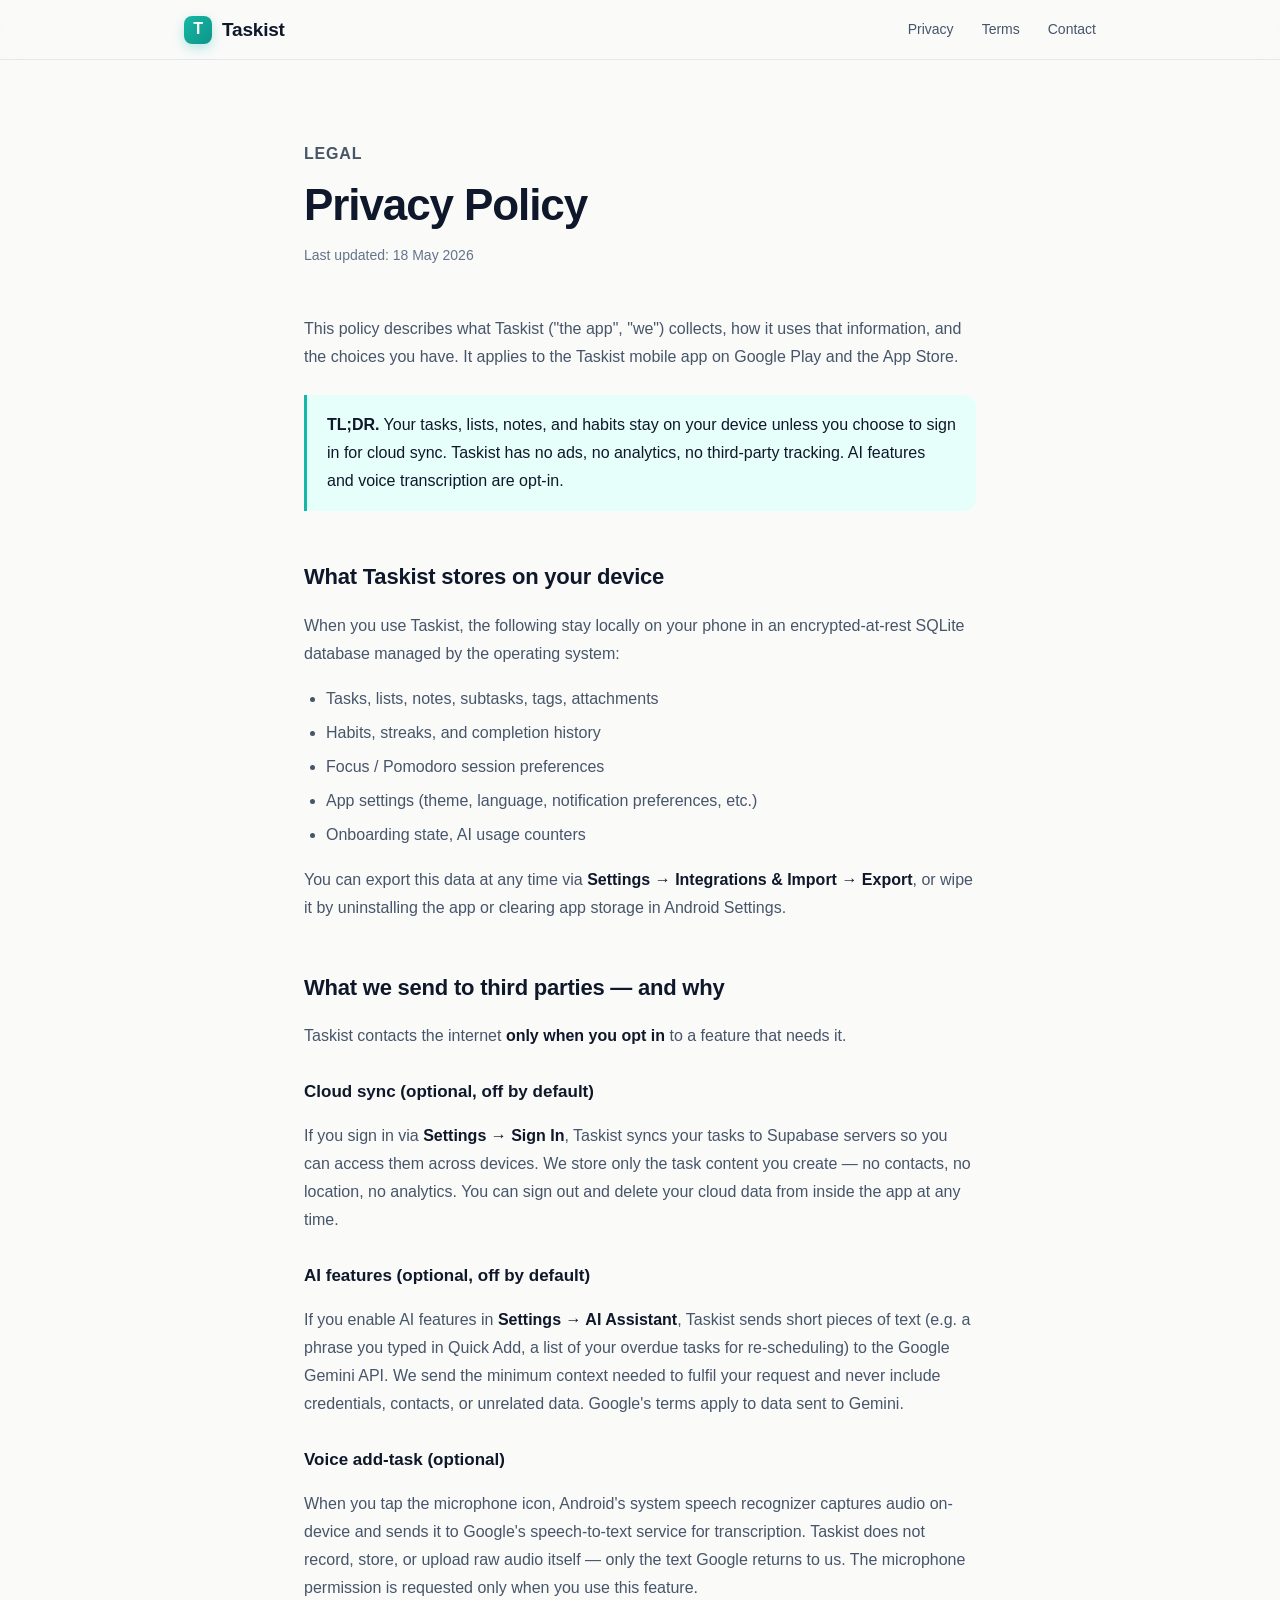
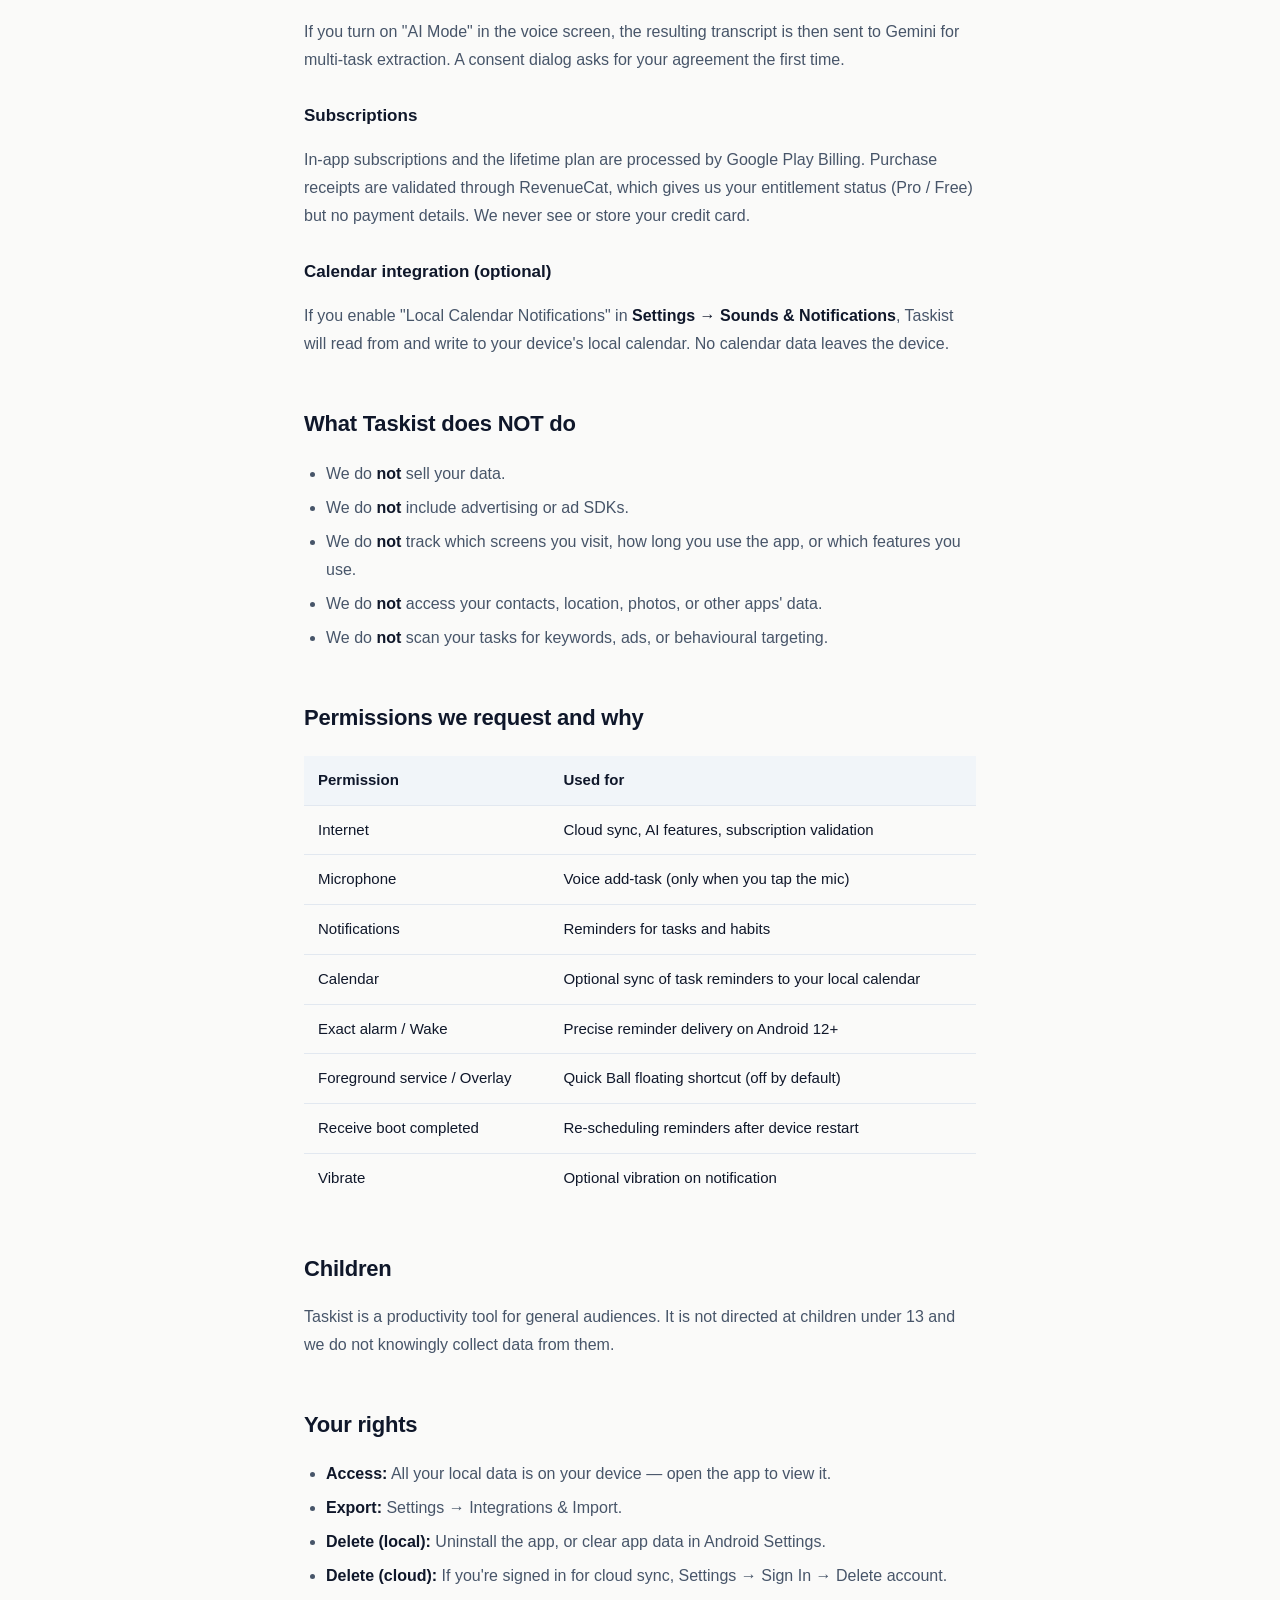
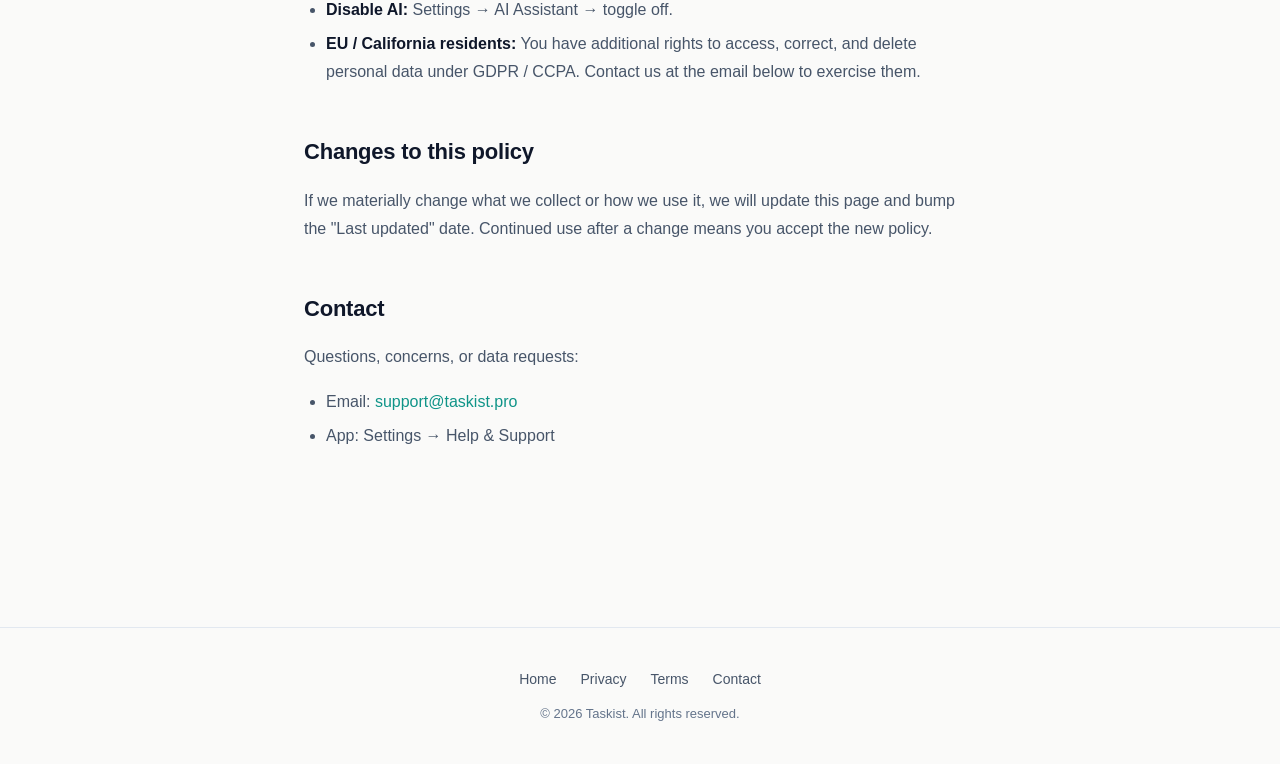
==== privacy.html @ f2c3bfa7 "Initial website" ====
<!doctype html>
<html lang="en">
<head>
<meta charset="utf-8" />
<meta name="viewport" content="width=device-width, initial-scale=1" />
<title>Privacy Policy — Taskist</title>
<meta name="description" content="How Taskist treats your data — short version: it stays on your device unless you opt in to sync." />
<link rel="stylesheet" href="style.css" />
</head>
<body>

<header class="site-header">
  <div class="site-header__inner">
    <a class="logo" href="/">
      <span class="logo__mark">T</span>
      <span>Taskist</span>
    </a>
    <nav class="site-nav">
      <a href="privacy.html">Privacy</a>
      <a href="terms.html">Terms</a>
      <a href="mailto:support@taskist.pro">Contact</a>
    </nav>
  </div>
</header>

<article class="article">
  <p class="article__eyebrow">Legal</p>
  <h1>Privacy Policy</h1>
  <p class="updated">Last updated: 18 May 2026</p>

  <p>This policy describes what Taskist ("the app", "we") collects, how it uses
  that information, and the choices you have. It applies to the Taskist mobile
  app on Google Play and the App Store.</p>

  <div class="callout">
    <p><strong>TL;DR.</strong> Your tasks, lists, notes, and habits stay on your device
    unless you choose to sign in for cloud sync. Taskist has no ads, no analytics,
    no third-party tracking. AI features and voice transcription are opt-in.</p>
  </div>

  <h2>What Taskist stores on your device</h2>
  <p>When you use Taskist, the following stay locally on your phone in an
  encrypted-at-rest SQLite database managed by the operating system:</p>
  <ul>
    <li>Tasks, lists, notes, subtasks, tags, attachments</li>
    <li>Habits, streaks, and completion history</li>
    <li>Focus / Pomodoro session preferences</li>
    <li>App settings (theme, language, notification preferences, etc.)</li>
    <li>Onboarding state, AI usage counters</li>
  </ul>
  <p>You can export this data at any time via <strong>Settings → Integrations &amp;
  Import → Export</strong>, or wipe it by uninstalling the app or clearing app
  storage in Android Settings.</p>

  <h2>What we send to third parties — and why</h2>
  <p>Taskist contacts the internet <strong>only when you opt in</strong> to a feature that
  needs it.</p>

  <h3>Cloud sync (optional, off by default)</h3>
  <p>If you sign in via <strong>Settings → Sign In</strong>, Taskist syncs your tasks to
  Supabase servers so you can access them across devices. We store only the
  task content you create — no contacts, no location, no analytics. You can
  sign out and delete your cloud data from inside the app at any time.</p>

  <h3>AI features (optional, off by default)</h3>
  <p>If you enable AI features in <strong>Settings → AI Assistant</strong>, Taskist sends
  short pieces of text (e.g. a phrase you typed in Quick Add, a list of your
  overdue tasks for re-scheduling) to the Google Gemini API. We send the
  minimum context needed to fulfil your request and never include credentials,
  contacts, or unrelated data. Google's terms apply to data sent to Gemini.</p>

  <h3>Voice add-task (optional)</h3>
  <p>When you tap the microphone icon, Android's system speech recognizer
  captures audio on-device and sends it to Google's speech-to-text service for
  transcription. Taskist does not record, store, or upload raw audio itself —
  only the text Google returns to us. The microphone permission is requested
  only when you use this feature.</p>
  <p>If you turn on "AI Mode" in the voice screen, the resulting transcript is
  then sent to Gemini for multi-task extraction. A consent dialog asks for
  your agreement the first time.</p>

  <h3>Subscriptions</h3>
  <p>In-app subscriptions and the lifetime plan are processed by Google Play
  Billing. Purchase receipts are validated through RevenueCat, which gives us
  your entitlement status (Pro / Free) but no payment details. We never see or
  store your credit card.</p>

  <h3>Calendar integration (optional)</h3>
  <p>If you enable "Local Calendar Notifications" in
  <strong>Settings → Sounds &amp; Notifications</strong>, Taskist will read from and write
  to your device's local calendar. No calendar data leaves the device.</p>

  <h2>What Taskist does NOT do</h2>
  <ul>
    <li>We do <strong>not</strong> sell your data.</li>
    <li>We do <strong>not</strong> include advertising or ad SDKs.</li>
    <li>We do <strong>not</strong> track which screens you visit, how long you use the app, or which features you use.</li>
    <li>We do <strong>not</strong> access your contacts, location, photos, or other apps' data.</li>
    <li>We do <strong>not</strong> scan your tasks for keywords, ads, or behavioural targeting.</li>
  </ul>

  <h2>Permissions we request and why</h2>
  <table>
    <thead>
      <tr><th>Permission</th><th>Used for</th></tr>
    </thead>
    <tbody>
      <tr><td>Internet</td><td>Cloud sync, AI features, subscription validation</td></tr>
      <tr><td>Microphone</td><td>Voice add-task (only when you tap the mic)</td></tr>
      <tr><td>Notifications</td><td>Reminders for tasks and habits</td></tr>
      <tr><td>Calendar</td><td>Optional sync of task reminders to your local calendar</td></tr>
      <tr><td>Exact alarm / Wake</td><td>Precise reminder delivery on Android 12+</td></tr>
      <tr><td>Foreground service / Overlay</td><td>Quick Ball floating shortcut (off by default)</td></tr>
      <tr><td>Receive boot completed</td><td>Re-scheduling reminders after device restart</td></tr>
      <tr><td>Vibrate</td><td>Optional vibration on notification</td></tr>
    </tbody>
  </table>

  <h2>Children</h2>
  <p>Taskist is a productivity tool for general audiences. It is not directed at
  children under 13 and we do not knowingly collect data from them.</p>

  <h2>Your rights</h2>
  <ul>
    <li><strong>Access:</strong> All your local data is on your device — open the app to view it.</li>
    <li><strong>Export:</strong> Settings → Integrations &amp; Import.</li>
    <li><strong>Delete (local):</strong> Uninstall the app, or clear app data in Android Settings.</li>
    <li><strong>Delete (cloud):</strong> If you're signed in for cloud sync, Settings → Sign In → Delete account.</li>
    <li><strong>Disable AI:</strong> Settings → AI Assistant → toggle off.</li>
    <li><strong>EU / California residents:</strong> You have additional rights to access, correct, and delete personal data under GDPR / CCPA. Contact us at the email below to exercise them.</li>
  </ul>

  <h2>Changes to this policy</h2>
  <p>If we materially change what we collect or how we use it, we will update
  this page and bump the "Last updated" date. Continued use after a change
  means you accept the new policy.</p>

  <h2>Contact</h2>
  <p>Questions, concerns, or data requests:</p>
  <ul>
    <li>Email: <a href="mailto:support@taskist.pro">support@taskist.pro</a></li>
    <li>App: Settings → Help &amp; Support</li>
  </ul>
</article>

<footer class="site-footer">
  <div class="site-footer__links">
    <a href="/">Home</a>
    <a href="privacy.html">Privacy</a>
    <a href="terms.html">Terms</a>
    <a href="mailto:support@taskist.pro">Contact</a>
  </div>
  <div class="site-footer__copy">© 2026 Taskist. All rights reserved.</div>
</footer>

</body>
</html>
---- style.css ----
/* Taskist marketing site — shared stylesheet
 * Calm, modern, system-fonts, no external dependencies.
 * Auto light/dark via prefers-color-scheme.
 */

:root {
  --primary: #14B8A6;
  --primary-dark: #0F9488;
  --primary-soft: #E6FFFA;

  --bg: #FAFAF9;
  --bg-card: #FFFFFF;
  --text: #0F172A;
  --text-muted: #475569;
  --text-soft: #64748B;
  --border: #E2E8F0;
  --code-bg: #F1F5F9;
  --shadow: 0 1px 2px rgba(15, 23, 42, 0.04), 0 4px 16px rgba(15, 23, 42, 0.04);
}

@media (prefers-color-scheme: dark) {
  :root {
    --primary: #2DD4BF;
    --primary-dark: #14B8A6;
    --primary-soft: rgba(45, 212, 191, 0.10);

    --bg: #0B0F19;
    --bg-card: #111827;
    --text: #F1F5F9;
    --text-muted: #CBD5E1;
    --text-soft: #94A3B8;
    --border: #1F2937;
    --code-bg: #1F2937;
    --shadow: 0 1px 2px rgba(0, 0, 0, 0.3), 0 4px 16px rgba(0, 0, 0, 0.2);
  }
}

* { box-sizing: border-box; }

html { scroll-behavior: smooth; }

body {
  margin: 0;
  font-family: -apple-system, BlinkMacSystemFont, "Inter", "Segoe UI",
    Roboto, "Helvetica Neue", Arial, sans-serif;
  font-size: 17px;
  line-height: 1.65;
  color: var(--text);
  background: var(--bg);
  -webkit-font-smoothing: antialiased;
  -moz-osx-font-smoothing: grayscale;
  text-rendering: optimizeLegibility;
}

a {
  color: var(--primary-dark);
  text-decoration: none;
  transition: color 0.15s ease;
}
a:hover { color: var(--primary); }

/* ── Header ──────────────────────────────────────────────────────────── */

.site-header {
  position: sticky;
  top: 0;
  background: rgba(250, 250, 249, 0.85);
  backdrop-filter: saturate(180%) blur(20px);
  -webkit-backdrop-filter: saturate(180%) blur(20px);
  border-bottom: 1px solid var(--border);
  z-index: 10;
}
@media (prefers-color-scheme: dark) {
  .site-header { background: rgba(11, 15, 25, 0.85); }
}

.site-header__inner {
  max-width: 960px;
  margin: 0 auto;
  padding: 14px 24px;
  display: flex;
  align-items: center;
  justify-content: space-between;
}

.logo {
  display: flex;
  align-items: center;
  gap: 10px;
  color: var(--text);
  font-weight: 800;
  letter-spacing: -0.01em;
  font-size: 19px;
}
.logo:hover { color: var(--text); }

.logo__mark {
  width: 28px;
  height: 28px;
  border-radius: 8px;
  background: linear-gradient(135deg, var(--primary), var(--primary-dark));
  display: grid;
  place-items: center;
  color: white;
  font-weight: 900;
  font-size: 16px;
  box-shadow: 0 4px 12px rgba(20, 184, 166, 0.30);
}

.site-nav {
  display: flex;
  gap: 28px;
  align-items: center;
}
.site-nav a {
  color: var(--text-muted);
  font-size: 14px;
  font-weight: 500;
}
.site-nav a:hover { color: var(--text); }

/* ── Hero ────────────────────────────────────────────────────────────── */

.hero {
  padding: 96px 24px 64px;
  text-align: center;
  background:
    radial-gradient(800px circle at 50% -100px, var(--primary-soft), transparent 60%);
}

.hero__eyebrow {
  display: inline-block;
  padding: 6px 12px;
  background: var(--primary-soft);
  color: var(--primary-dark);
  font-size: 12px;
  font-weight: 700;
  letter-spacing: 0.05em;
  text-transform: uppercase;
  border-radius: 999px;
  margin-bottom: 22px;
}

.hero h1 {
  font-size: clamp(36px, 6vw, 56px);
  line-height: 1.1;
  letter-spacing: -0.025em;
  font-weight: 800;
  margin: 0 0 18px;
  max-width: 760px;
  margin-left: auto;
  margin-right: auto;
}

.hero h1 .accent {
  background: linear-gradient(135deg, var(--primary), var(--primary-dark));
  -webkit-background-clip: text;
  background-clip: text;
  color: transparent;
}

.hero p.lead {
  font-size: 19px;
  color: var(--text-muted);
  max-width: 640px;
  margin: 0 auto 36px;
  line-height: 1.55;
}

.hero__cta {
  display: inline-flex;
  align-items: center;
  gap: 8px;
  padding: 14px 28px;
  background: linear-gradient(135deg, var(--primary), var(--primary-dark));
  color: white;
  font-weight: 700;
  font-size: 15px;
  border-radius: 999px;
  box-shadow: 0 8px 24px rgba(20, 184, 166, 0.30);
  transition: transform 0.15s ease, box-shadow 0.15s ease;
}
.hero__cta:hover {
  color: white;
  transform: translateY(-1px);
  box-shadow: 0 12px 28px rgba(20, 184, 166, 0.40);
}

.hero__note {
  margin-top: 18px;
  color: var(--text-soft);
  font-size: 13px;
}

/* ── Features ────────────────────────────────────────────────────────── */

.features {
  max-width: 960px;
  margin: 0 auto;
  padding: 80px 24px;
  display: grid;
  grid-template-columns: repeat(auto-fit, minmax(260px, 1fr));
  gap: 24px;
}

.feature {
  background: var(--bg-card);
  border: 1px solid var(--border);
  border-radius: 18px;
  padding: 28px;
  box-shadow: var(--shadow);
  transition: transform 0.2s ease, box-shadow 0.2s ease;
}
.feature:hover {
  transform: translateY(-2px);
  box-shadow: 0 8px 24px rgba(15, 23, 42, 0.08);
}

.feature__icon {
  width: 44px;
  height: 44px;
  border-radius: 12px;
  background: var(--primary-soft);
  color: var(--primary-dark);
  display: grid;
  place-items: center;
  margin-bottom: 18px;
  font-size: 22px;
}

.feature h3 {
  margin: 0 0 8px;
  font-size: 17px;
  letter-spacing: -0.01em;
  font-weight: 700;
}

.feature p {
  margin: 0;
  color: var(--text-muted);
  font-size: 14.5px;
  line-height: 1.6;
}

/* ── Long-form pages (privacy / terms) ───────────────────────────────── */

.article {
  max-width: 720px;
  margin: 0 auto;
  padding: 80px 24px;
}

.article__eyebrow {
  color: var(--primary-dark);
  font-size: 13px;
  font-weight: 700;
  letter-spacing: 0.05em;
  text-transform: uppercase;
  margin: 0 0 12px;
}

.article h1 {
  font-size: clamp(32px, 5vw, 44px);
  line-height: 1.15;
  letter-spacing: -0.025em;
  margin: 0 0 12px;
  font-weight: 800;
}

.article p.updated {
  color: var(--text-soft);
  font-size: 14px;
  margin: 0 0 48px;
}

.article h2 {
  font-size: 22px;
  letter-spacing: -0.01em;
  margin: 48px 0 14px;
  font-weight: 700;
}

.article h3 {
  font-size: 17px;
  margin: 28px 0 10px;
  font-weight: 700;
}

.article p, .article li {
  color: var(--text-muted);
  line-height: 1.75;
  font-size: 16px;
}

.article ul, .article ol { padding-left: 22px; }
.article li { margin-bottom: 6px; }

.article strong { color: var(--text); font-weight: 600; }

.article .callout {
  background: var(--primary-soft);
  border-left: 3px solid var(--primary);
  padding: 16px 20px;
  border-radius: 0 12px 12px 0;
  margin: 24px 0;
}
.article .callout p { margin: 0; color: var(--text); }

.article table {
  width: 100%;
  border-collapse: collapse;
  margin: 20px 0;
  font-size: 15px;
}
.article th, .article td {
  text-align: left;
  padding: 12px 14px;
  border-bottom: 1px solid var(--border);
  vertical-align: top;
}
.article th {
  font-weight: 700;
  color: var(--text);
  background: var(--code-bg);
}
.article tr:last-child td { border-bottom: none; }

/* ── Footer ──────────────────────────────────────────────────────────── */

.site-footer {
  border-top: 1px solid var(--border);
  padding: 40px 24px;
  margin-top: 80px;
  text-align: center;
  color: var(--text-soft);
  font-size: 14px;
}
.site-footer__links {
  display: flex;
  gap: 24px;
  justify-content: center;
  margin-bottom: 12px;
  flex-wrap: wrap;
}
.site-footer__links a { color: var(--text-muted); font-weight: 500; }
.site-footer__copy { font-size: 13px; }
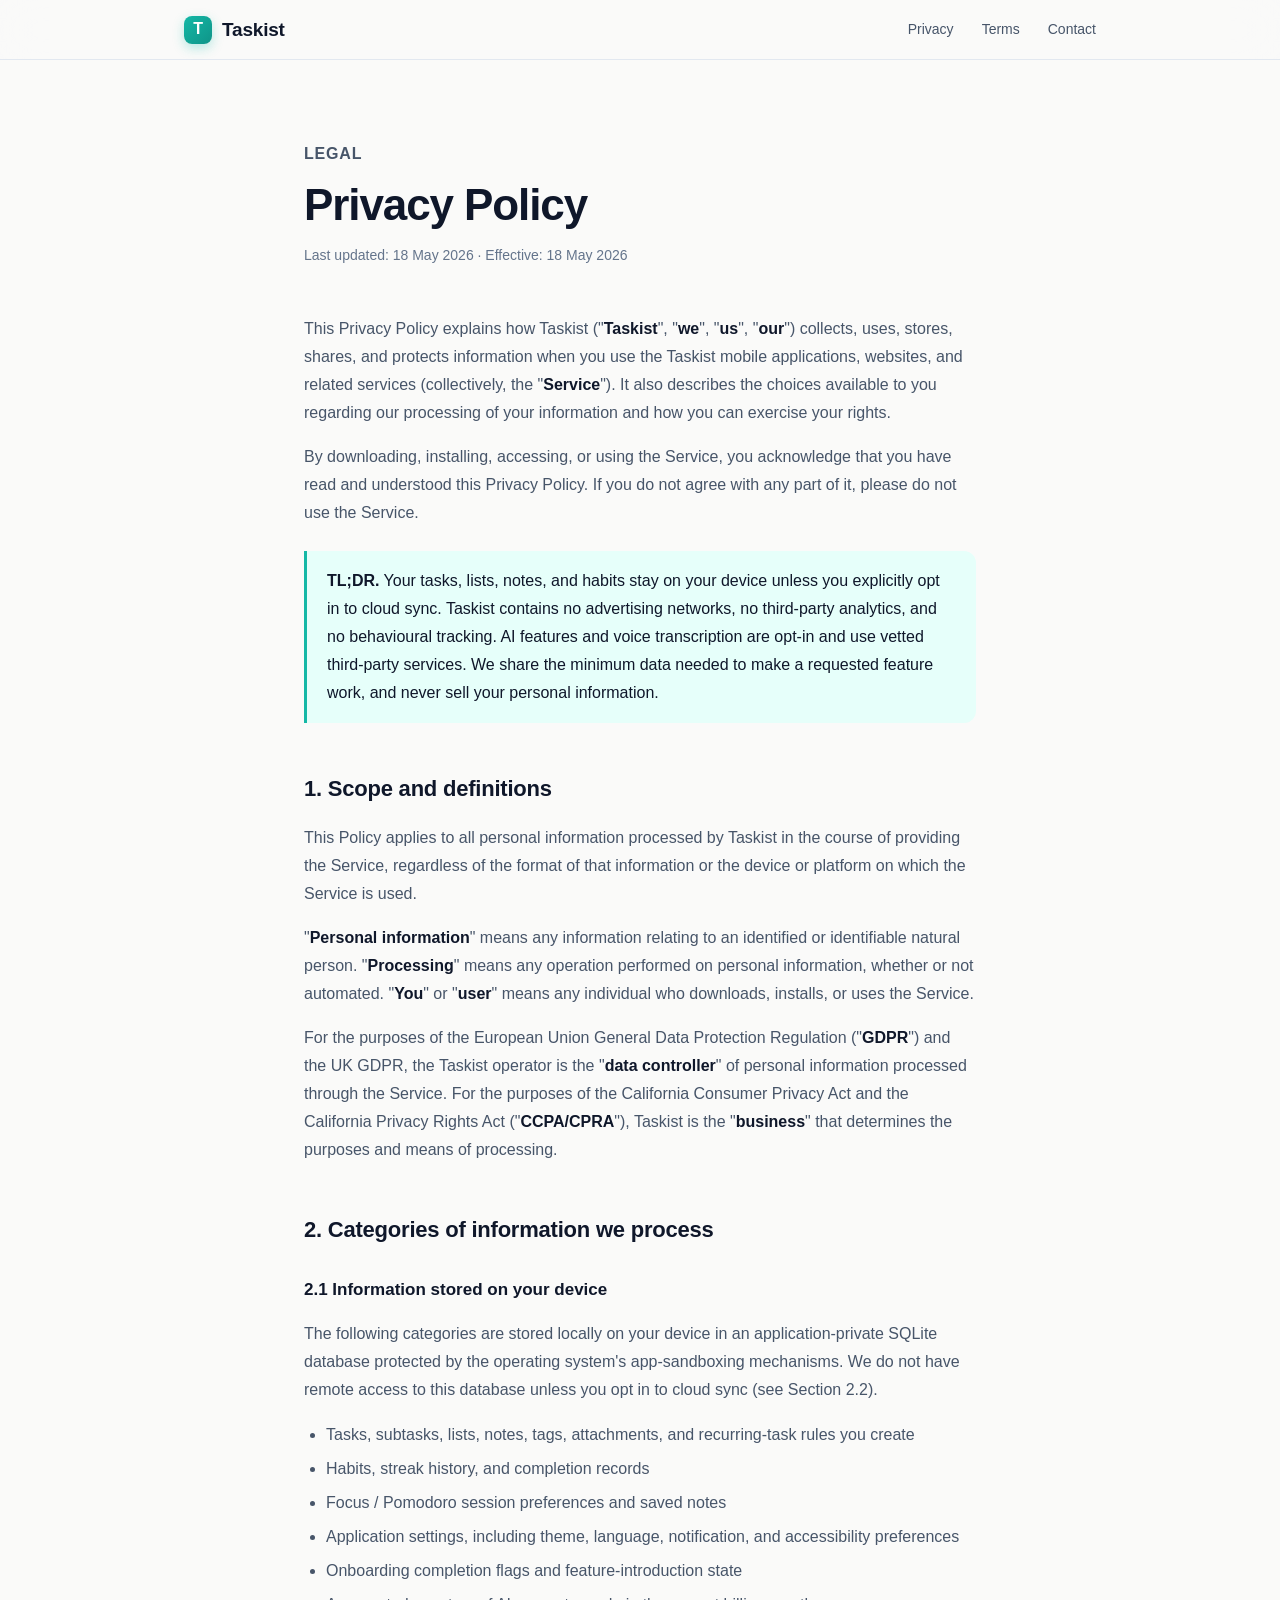
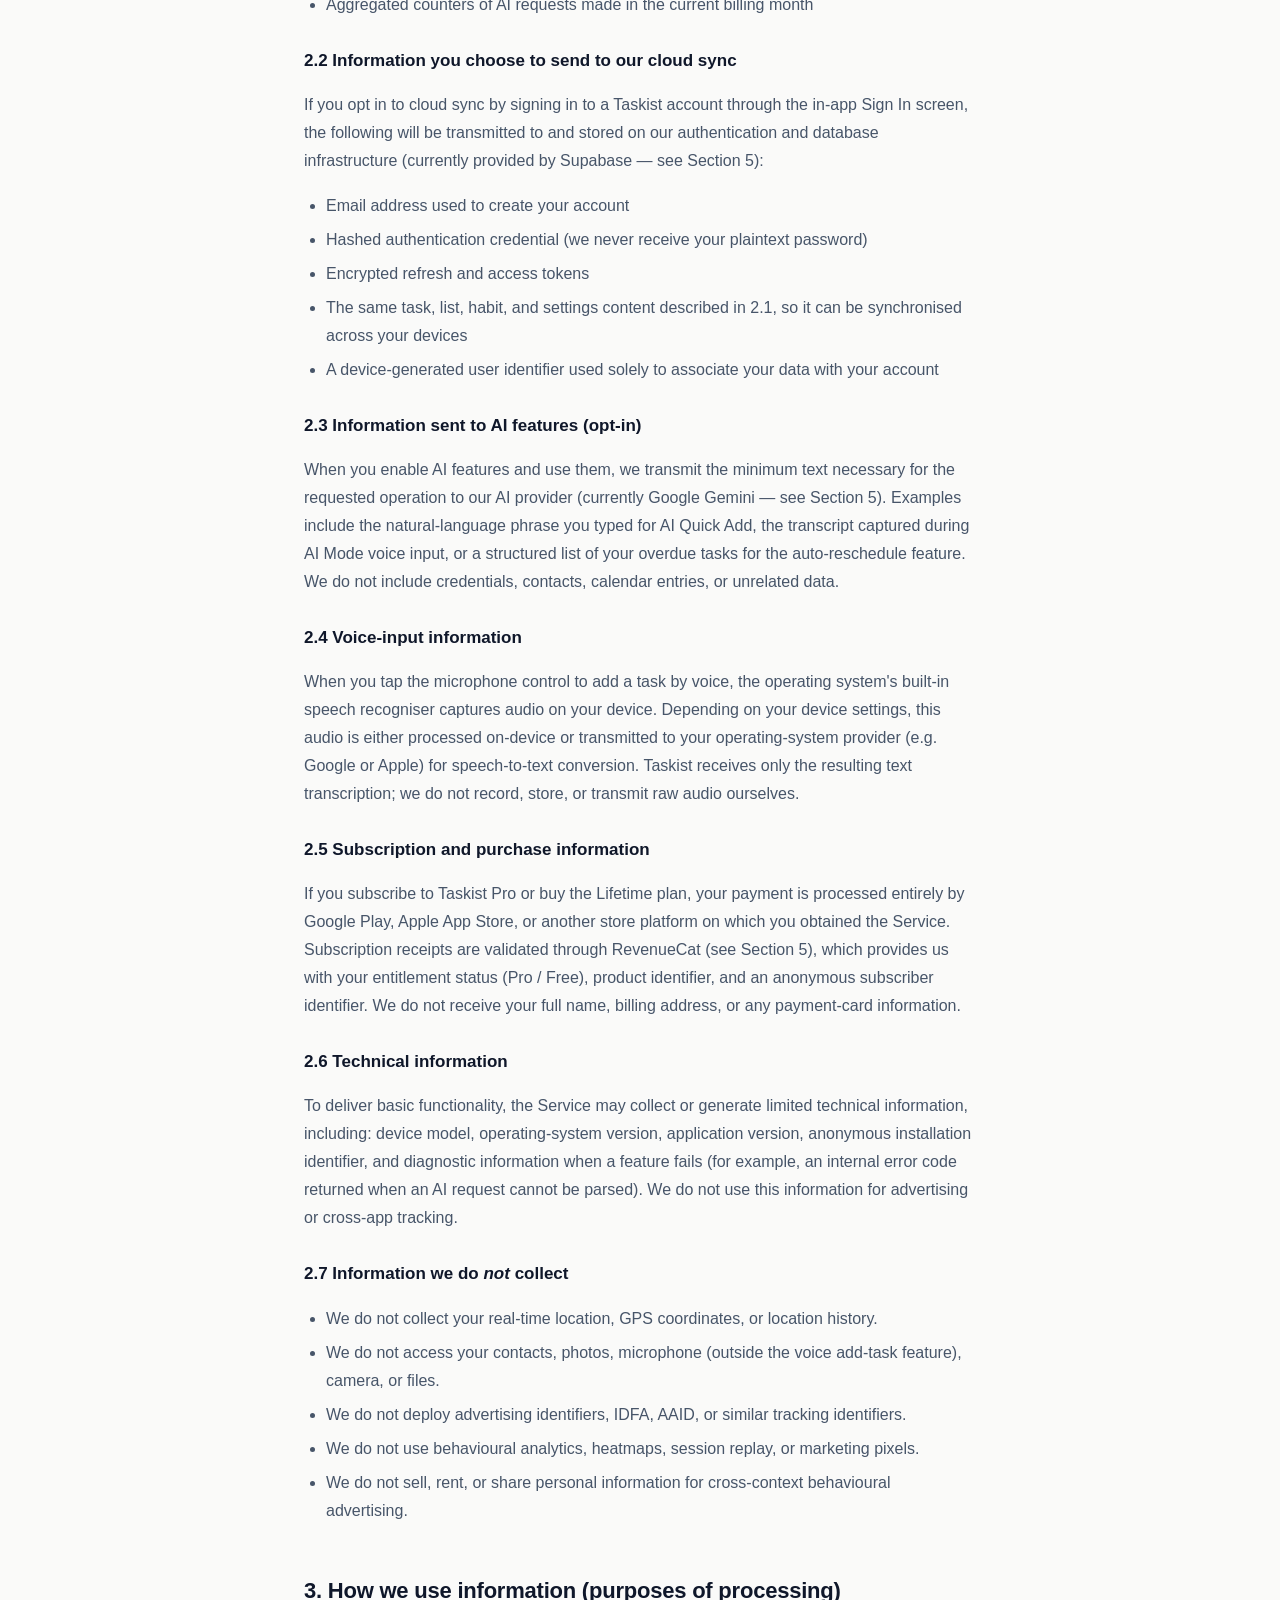
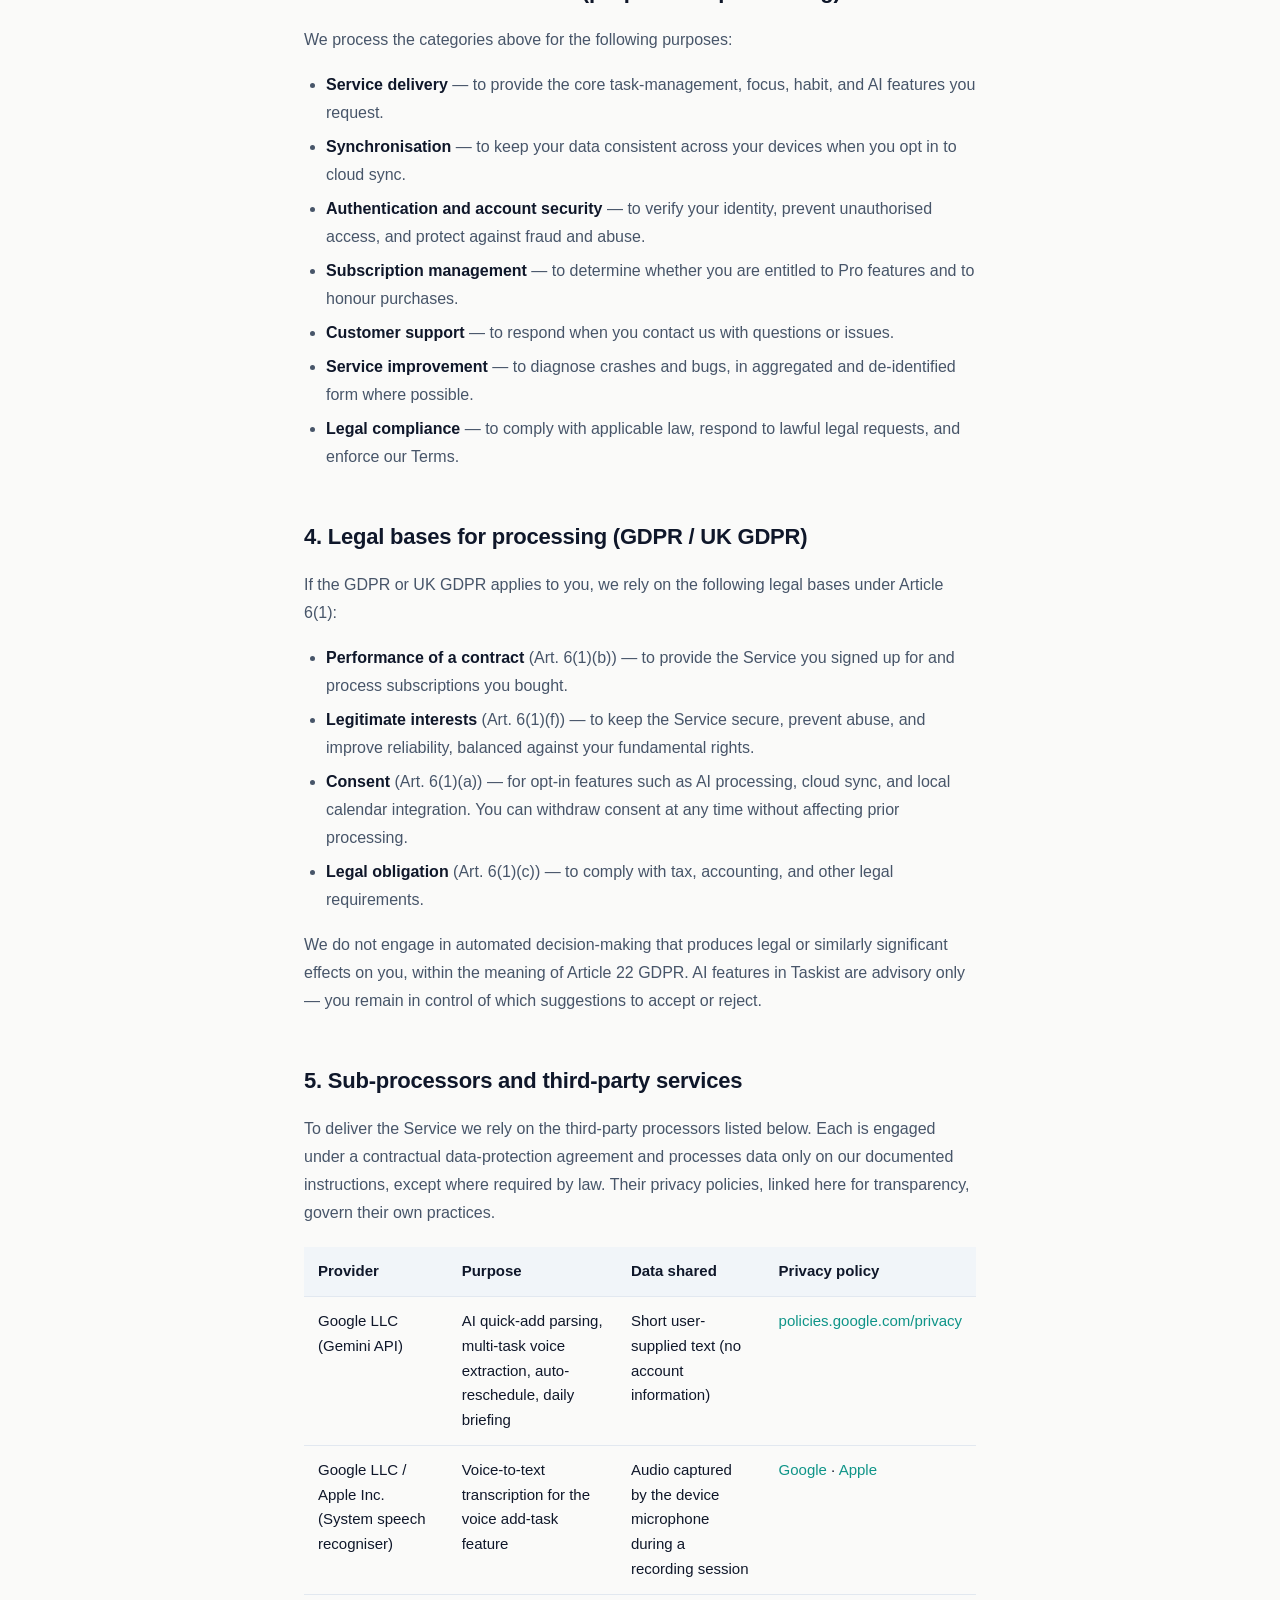
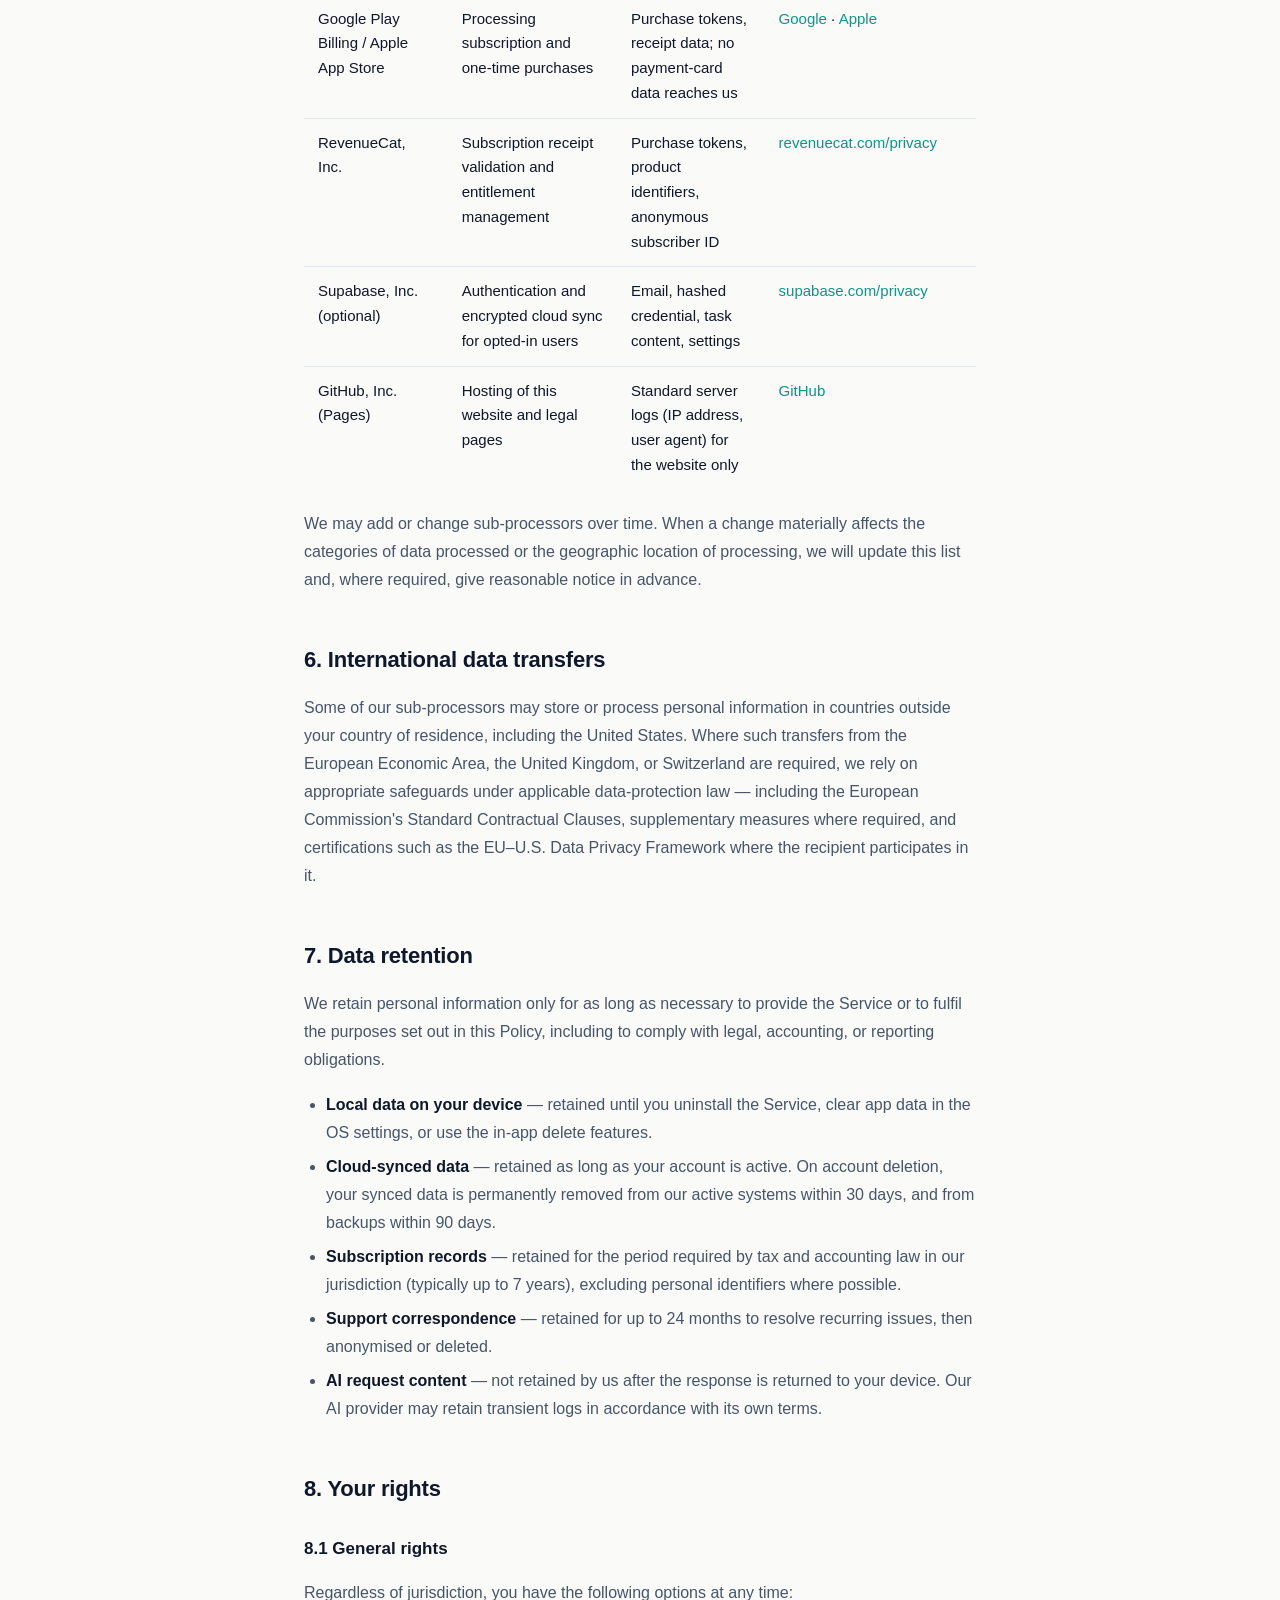
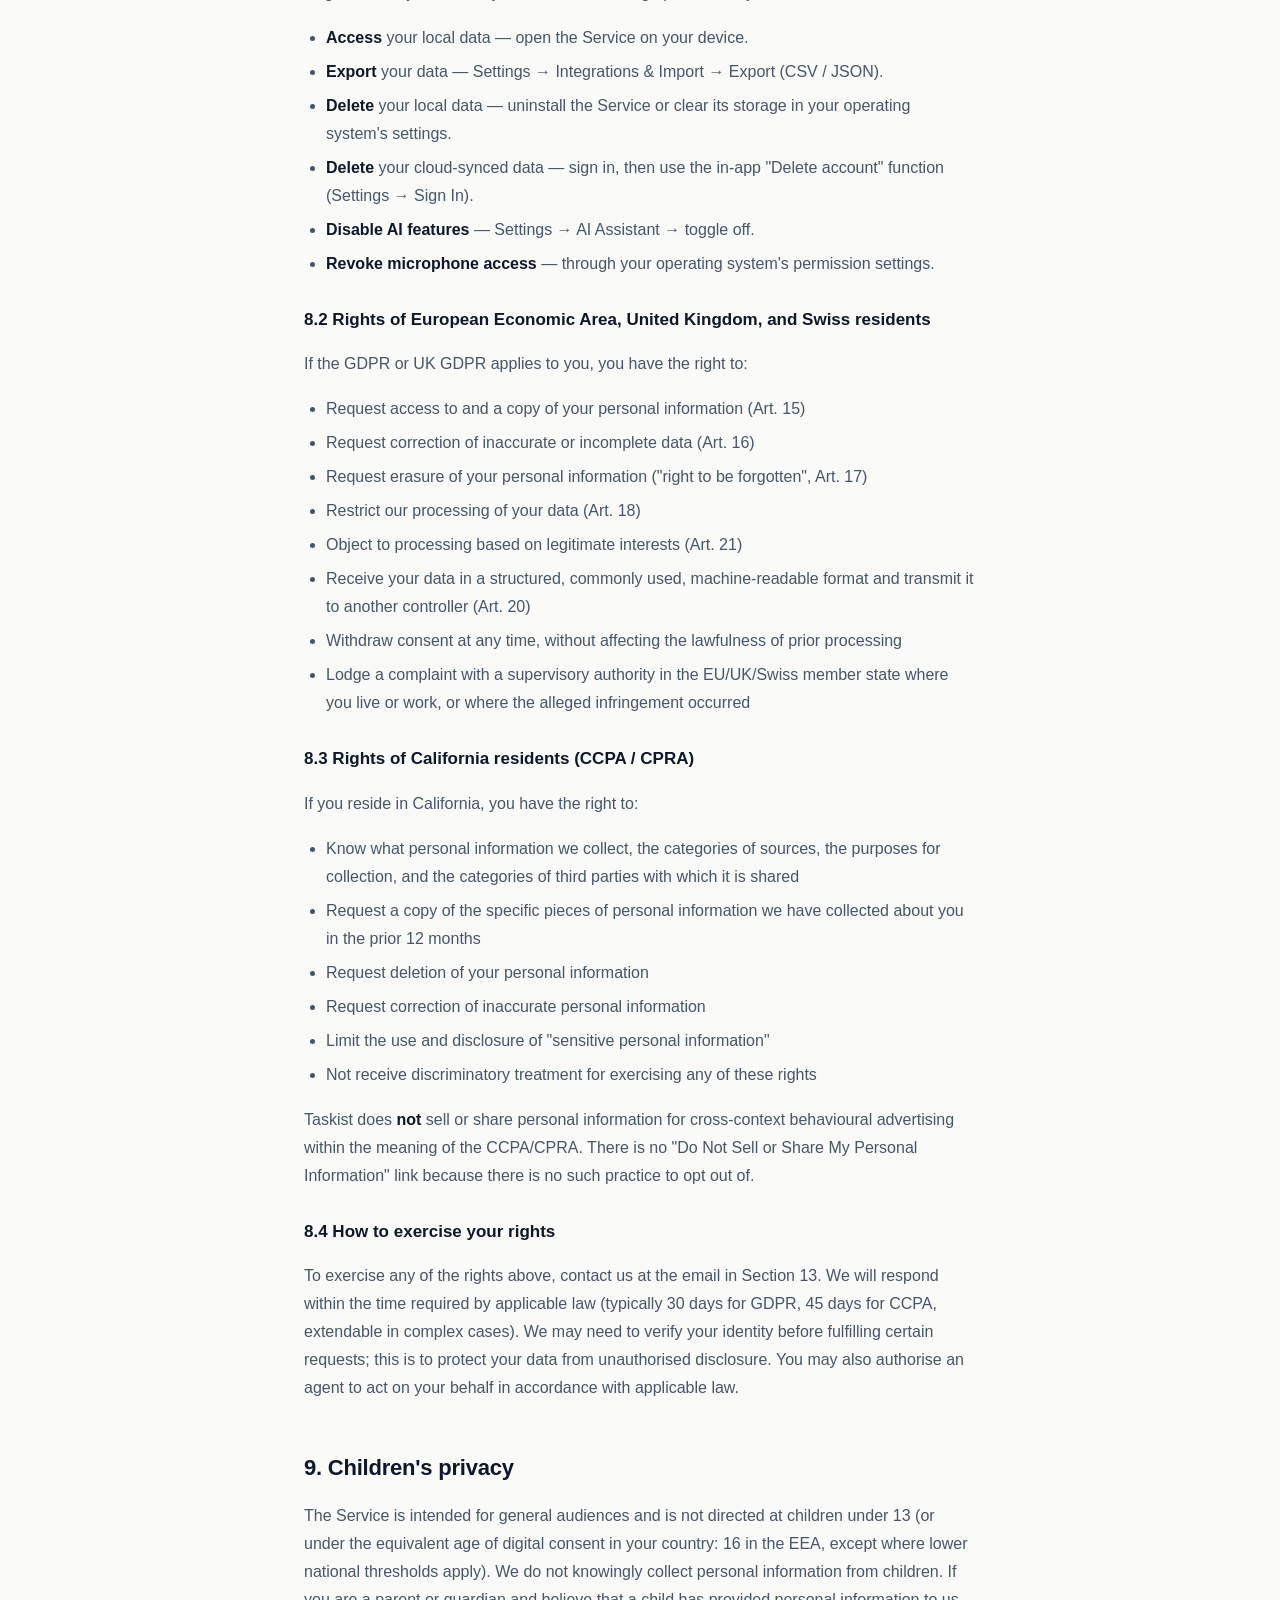
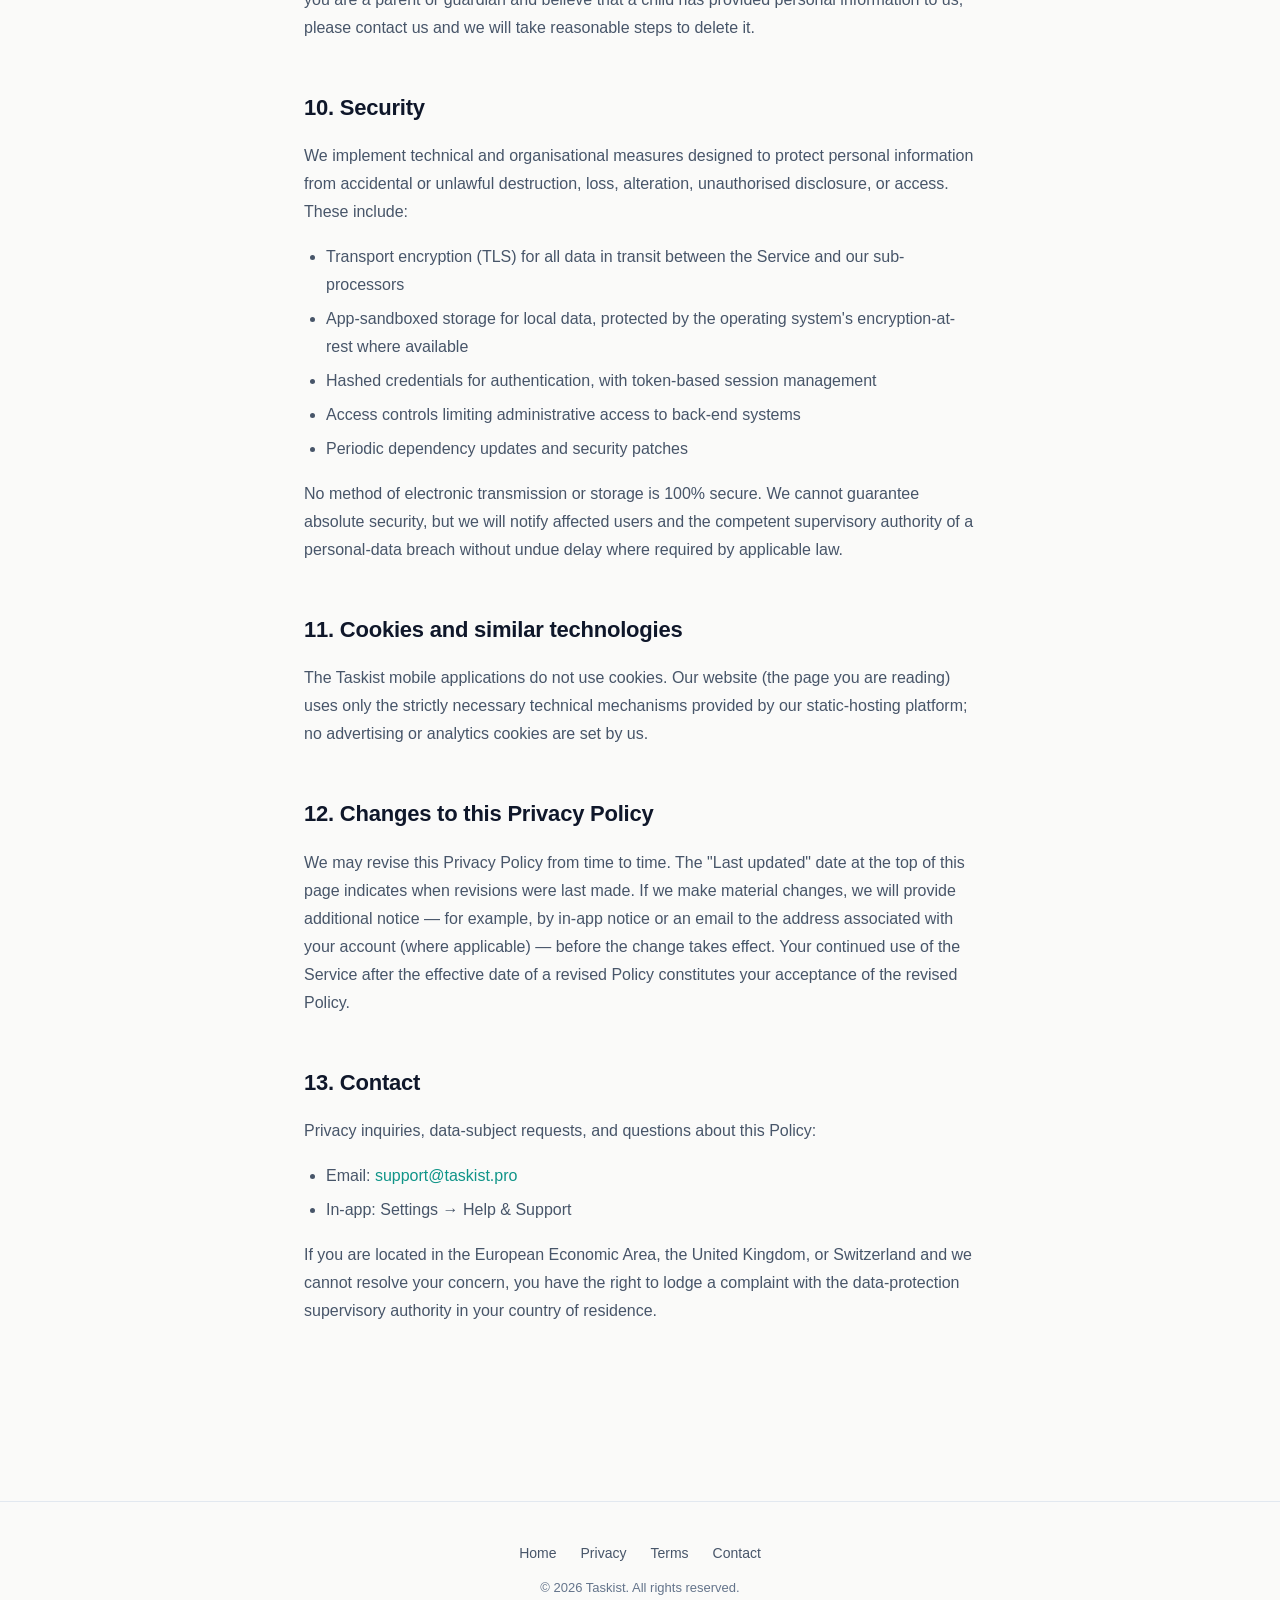
==== commit 5c09ca5e: "updated pages" ====
--- a/privacy.html
+++ b/privacy.html
@@ -4,7 +4,7 @@
 <meta charset="utf-8" />
 <meta name="viewport" content="width=device-width, initial-scale=1" />
 <title>Privacy Policy — Taskist</title>
-<meta name="description" content="How Taskist treats your data — short version: it stays on your device unless you opt in to sync." />
+<meta name="description" content="Taskist Privacy Policy. How we handle your data, your rights under GDPR / CCPA, and the sub-processors we use." />
 <link rel="stylesheet" href="style.css" />
 </head>
 <body>
@@ -26,121 +26,316 @@
 <article class="article">
   <p class="article__eyebrow">Legal</p>
   <h1>Privacy Policy</h1>
-  <p class="updated">Last updated: 18 May 2026</p>
-
-  <p>This policy describes what Taskist ("the app", "we") collects, how it uses
-  that information, and the choices you have. It applies to the Taskist mobile
-  app on Google Play and the App Store.</p>
+  <p class="updated">Last updated: 18 May 2026 · Effective: 18 May 2026</p>
+
+  <p>This Privacy Policy explains how Taskist ("<strong>Taskist</strong>", "<strong>we</strong>",
+  "<strong>us</strong>", "<strong>our</strong>") collects, uses, stores, shares, and protects
+  information when you use the Taskist mobile applications, websites, and related
+  services (collectively, the "<strong>Service</strong>"). It also describes the choices
+  available to you regarding our processing of your information and how you can
+  exercise your rights.</p>
+
+  <p>By downloading, installing, accessing, or using the Service, you acknowledge
+  that you have read and understood this Privacy Policy. If you do not agree with
+  any part of it, please do not use the Service.</p>
 
   <div class="callout">
     <p><strong>TL;DR.</strong> Your tasks, lists, notes, and habits stay on your device
-    unless you choose to sign in for cloud sync. Taskist has no ads, no analytics,
-    no third-party tracking. AI features and voice transcription are opt-in.</p>
+    unless you explicitly opt in to cloud sync. Taskist contains no advertising
+    networks, no third-party analytics, and no behavioural tracking. AI features
+    and voice transcription are opt-in and use vetted third-party services. We
+    share the minimum data needed to make a requested feature work, and never
+    sell your personal information.</p>
   </div>
 
-  <h2>What Taskist stores on your device</h2>
-  <p>When you use Taskist, the following stay locally on your phone in an
-  encrypted-at-rest SQLite database managed by the operating system:</p>
-  <ul>
-    <li>Tasks, lists, notes, subtasks, tags, attachments</li>
-    <li>Habits, streaks, and completion history</li>
-    <li>Focus / Pomodoro session preferences</li>
-    <li>App settings (theme, language, notification preferences, etc.)</li>
-    <li>Onboarding state, AI usage counters</li>
-  </ul>
-  <p>You can export this data at any time via <strong>Settings → Integrations &amp;
-  Import → Export</strong>, or wipe it by uninstalling the app or clearing app
-  storage in Android Settings.</p>
-
-  <h2>What we send to third parties — and why</h2>
-  <p>Taskist contacts the internet <strong>only when you opt in</strong> to a feature that
-  needs it.</p>
-
-  <h3>Cloud sync (optional, off by default)</h3>
-  <p>If you sign in via <strong>Settings → Sign In</strong>, Taskist syncs your tasks to
-  Supabase servers so you can access them across devices. We store only the
-  task content you create — no contacts, no location, no analytics. You can
-  sign out and delete your cloud data from inside the app at any time.</p>
-
-  <h3>AI features (optional, off by default)</h3>
-  <p>If you enable AI features in <strong>Settings → AI Assistant</strong>, Taskist sends
-  short pieces of text (e.g. a phrase you typed in Quick Add, a list of your
-  overdue tasks for re-scheduling) to the Google Gemini API. We send the
-  minimum context needed to fulfil your request and never include credentials,
-  contacts, or unrelated data. Google's terms apply to data sent to Gemini.</p>
-
-  <h3>Voice add-task (optional)</h3>
-  <p>When you tap the microphone icon, Android's system speech recognizer
-  captures audio on-device and sends it to Google's speech-to-text service for
-  transcription. Taskist does not record, store, or upload raw audio itself —
-  only the text Google returns to us. The microphone permission is requested
-  only when you use this feature.</p>
-  <p>If you turn on "AI Mode" in the voice screen, the resulting transcript is
-  then sent to Gemini for multi-task extraction. A consent dialog asks for
-  your agreement the first time.</p>
-
-  <h3>Subscriptions</h3>
-  <p>In-app subscriptions and the lifetime plan are processed by Google Play
-  Billing. Purchase receipts are validated through RevenueCat, which gives us
-  your entitlement status (Pro / Free) but no payment details. We never see or
-  store your credit card.</p>
-
-  <h3>Calendar integration (optional)</h3>
-  <p>If you enable "Local Calendar Notifications" in
-  <strong>Settings → Sounds &amp; Notifications</strong>, Taskist will read from and write
-  to your device's local calendar. No calendar data leaves the device.</p>
-
-  <h2>What Taskist does NOT do</h2>
-  <ul>
-    <li>We do <strong>not</strong> sell your data.</li>
-    <li>We do <strong>not</strong> include advertising or ad SDKs.</li>
-    <li>We do <strong>not</strong> track which screens you visit, how long you use the app, or which features you use.</li>
-    <li>We do <strong>not</strong> access your contacts, location, photos, or other apps' data.</li>
-    <li>We do <strong>not</strong> scan your tasks for keywords, ads, or behavioural targeting.</li>
-  </ul>
-
-  <h2>Permissions we request and why</h2>
+  <h2>1. Scope and definitions</h2>
+  <p>This Policy applies to all personal information processed by Taskist in the
+  course of providing the Service, regardless of the format of that information
+  or the device or platform on which the Service is used.</p>
+  <p>"<strong>Personal information</strong>" means any information relating to an
+  identified or identifiable natural person. "<strong>Processing</strong>" means any
+  operation performed on personal information, whether or not automated.
+  "<strong>You</strong>" or "<strong>user</strong>" means any individual who downloads, installs,
+  or uses the Service.</p>
+  <p>For the purposes of the European Union General Data Protection Regulation
+  ("<strong>GDPR</strong>") and the UK GDPR, the Taskist operator is the
+  "<strong>data controller</strong>" of personal information processed through the
+  Service. For the purposes of the California Consumer Privacy Act and the
+  California Privacy Rights Act ("<strong>CCPA/CPRA</strong>"), Taskist is the
+  "<strong>business</strong>" that determines the purposes and means of processing.</p>
+
+  <h2>2. Categories of information we process</h2>
+
+  <h3>2.1 Information stored on your device</h3>
+  <p>The following categories are stored locally on your device in an
+  application-private SQLite database protected by the operating system's
+  app-sandboxing mechanisms. We do not have remote access to this database
+  unless you opt in to cloud sync (see Section 2.2).</p>
+  <ul>
+    <li>Tasks, subtasks, lists, notes, tags, attachments, and recurring-task rules you create</li>
+    <li>Habits, streak history, and completion records</li>
+    <li>Focus / Pomodoro session preferences and saved notes</li>
+    <li>Application settings, including theme, language, notification, and accessibility preferences</li>
+    <li>Onboarding completion flags and feature-introduction state</li>
+    <li>Aggregated counters of AI requests made in the current billing month</li>
+  </ul>
+
+  <h3>2.2 Information you choose to send to our cloud sync</h3>
+  <p>If you opt in to cloud sync by signing in to a Taskist account through the
+  in-app Sign In screen, the following will be transmitted to and stored on our
+  authentication and database infrastructure (currently provided by Supabase —
+  see Section 5):</p>
+  <ul>
+    <li>Email address used to create your account</li>
+    <li>Hashed authentication credential (we never receive your plaintext password)</li>
+    <li>Encrypted refresh and access tokens</li>
+    <li>The same task, list, habit, and settings content described in 2.1, so it can be synchronised across your devices</li>
+    <li>A device-generated user identifier used solely to associate your data with your account</li>
+  </ul>
+
+  <h3>2.3 Information sent to AI features (opt-in)</h3>
+  <p>When you enable AI features and use them, we transmit the minimum text
+  necessary for the requested operation to our AI provider (currently Google
+  Gemini — see Section 5). Examples include the natural-language phrase you
+  typed for AI Quick Add, the transcript captured during AI Mode voice input,
+  or a structured list of your overdue tasks for the auto-reschedule feature.
+  We do not include credentials, contacts, calendar entries, or unrelated data.</p>
+
+  <h3>2.4 Voice-input information</h3>
+  <p>When you tap the microphone control to add a task by voice, the operating
+  system's built-in speech recogniser captures audio on your device. Depending
+  on your device settings, this audio is either processed on-device or
+  transmitted to your operating-system provider (e.g. Google or Apple) for
+  speech-to-text conversion. Taskist receives only the resulting text
+  transcription; we do not record, store, or transmit raw audio ourselves.</p>
+
+  <h3>2.5 Subscription and purchase information</h3>
+  <p>If you subscribe to Taskist Pro or buy the Lifetime plan, your payment is
+  processed entirely by Google Play, Apple App Store, or another store
+  platform on which you obtained the Service. Subscription receipts are
+  validated through RevenueCat (see Section 5), which provides us with your
+  entitlement status (Pro / Free), product identifier, and an anonymous
+  subscriber identifier. We do not receive your full name, billing address,
+  or any payment-card information.</p>
+
+  <h3>2.6 Technical information</h3>
+  <p>To deliver basic functionality, the Service may collect or generate
+  limited technical information, including: device model, operating-system
+  version, application version, anonymous installation identifier, and
+  diagnostic information when a feature fails (for example, an internal
+  error code returned when an AI request cannot be parsed). We do not use
+  this information for advertising or cross-app tracking.</p>
+
+  <h3>2.7 Information we do <em>not</em> collect</h3>
+  <ul>
+    <li>We do not collect your real-time location, GPS coordinates, or location history.</li>
+    <li>We do not access your contacts, photos, microphone (outside the voice add-task feature), camera, or files.</li>
+    <li>We do not deploy advertising identifiers, IDFA, AAID, or similar tracking identifiers.</li>
+    <li>We do not use behavioural analytics, heatmaps, session replay, or marketing pixels.</li>
+    <li>We do not sell, rent, or share personal information for cross-context behavioural advertising.</li>
+  </ul>
+
+  <h2>3. How we use information (purposes of processing)</h2>
+  <p>We process the categories above for the following purposes:</p>
+  <ul>
+    <li><strong>Service delivery</strong> — to provide the core task-management, focus, habit, and AI features you request.</li>
+    <li><strong>Synchronisation</strong> — to keep your data consistent across your devices when you opt in to cloud sync.</li>
+    <li><strong>Authentication and account security</strong> — to verify your identity, prevent unauthorised access, and protect against fraud and abuse.</li>
+    <li><strong>Subscription management</strong> — to determine whether you are entitled to Pro features and to honour purchases.</li>
+    <li><strong>Customer support</strong> — to respond when you contact us with questions or issues.</li>
+    <li><strong>Service improvement</strong> — to diagnose crashes and bugs, in aggregated and de-identified form where possible.</li>
+    <li><strong>Legal compliance</strong> — to comply with applicable law, respond to lawful legal requests, and enforce our Terms.</li>
+  </ul>
+
+  <h2>4. Legal bases for processing (GDPR / UK GDPR)</h2>
+  <p>If the GDPR or UK GDPR applies to you, we rely on the following legal bases
+  under Article 6(1):</p>
+  <ul>
+    <li><strong>Performance of a contract</strong> (Art. 6(1)(b)) — to provide the Service you signed up for and process subscriptions you bought.</li>
+    <li><strong>Legitimate interests</strong> (Art. 6(1)(f)) — to keep the Service secure, prevent abuse, and improve reliability, balanced against your fundamental rights.</li>
+    <li><strong>Consent</strong> (Art. 6(1)(a)) — for opt-in features such as AI processing, cloud sync, and local calendar integration. You can withdraw consent at any time without affecting prior processing.</li>
+    <li><strong>Legal obligation</strong> (Art. 6(1)(c)) — to comply with tax, accounting, and other legal requirements.</li>
+  </ul>
+  <p>We do not engage in automated decision-making that produces legal or
+  similarly significant effects on you, within the meaning of Article 22 GDPR.
+  AI features in Taskist are advisory only — you remain in control of which
+  suggestions to accept or reject.</p>
+
+  <h2>5. Sub-processors and third-party services</h2>
+  <p>To deliver the Service we rely on the third-party processors listed below.
+  Each is engaged under a contractual data-protection agreement and processes
+  data only on our documented instructions, except where required by law.
+  Their privacy policies, linked here for transparency, govern their own
+  practices.</p>
   <table>
     <thead>
-      <tr><th>Permission</th><th>Used for</th></tr>
+      <tr><th>Provider</th><th>Purpose</th><th>Data shared</th><th>Privacy policy</th></tr>
     </thead>
     <tbody>
-      <tr><td>Internet</td><td>Cloud sync, AI features, subscription validation</td></tr>
-      <tr><td>Microphone</td><td>Voice add-task (only when you tap the mic)</td></tr>
-      <tr><td>Notifications</td><td>Reminders for tasks and habits</td></tr>
-      <tr><td>Calendar</td><td>Optional sync of task reminders to your local calendar</td></tr>
-      <tr><td>Exact alarm / Wake</td><td>Precise reminder delivery on Android 12+</td></tr>
-      <tr><td>Foreground service / Overlay</td><td>Quick Ball floating shortcut (off by default)</td></tr>
-      <tr><td>Receive boot completed</td><td>Re-scheduling reminders after device restart</td></tr>
-      <tr><td>Vibrate</td><td>Optional vibration on notification</td></tr>
+      <tr>
+        <td>Google LLC (Gemini API)</td>
+        <td>AI quick-add parsing, multi-task voice extraction, auto-reschedule, daily briefing</td>
+        <td>Short user-supplied text (no account information)</td>
+        <td><a href="https://policies.google.com/privacy" target="_blank" rel="noopener noreferrer">policies.google.com/privacy</a></td>
+      </tr>
+      <tr>
+        <td>Google LLC / Apple Inc. (System speech recogniser)</td>
+        <td>Voice-to-text transcription for the voice add-task feature</td>
+        <td>Audio captured by the device microphone during a recording session</td>
+        <td><a href="https://policies.google.com/privacy" target="_blank" rel="noopener noreferrer">Google</a> · <a href="https://www.apple.com/legal/privacy/" target="_blank" rel="noopener noreferrer">Apple</a></td>
+      </tr>
+      <tr>
+        <td>Google Play Billing / Apple App Store</td>
+        <td>Processing subscription and one-time purchases</td>
+        <td>Purchase tokens, receipt data; no payment-card data reaches us</td>
+        <td><a href="https://policies.google.com/privacy" target="_blank" rel="noopener noreferrer">Google</a> · <a href="https://www.apple.com/legal/privacy/" target="_blank" rel="noopener noreferrer">Apple</a></td>
+      </tr>
+      <tr>
+        <td>RevenueCat, Inc.</td>
+        <td>Subscription receipt validation and entitlement management</td>
+        <td>Purchase tokens, product identifiers, anonymous subscriber ID</td>
+        <td><a href="https://www.revenuecat.com/privacy" target="_blank" rel="noopener noreferrer">revenuecat.com/privacy</a></td>
+      </tr>
+      <tr>
+        <td>Supabase, Inc. (optional)</td>
+        <td>Authentication and encrypted cloud sync for opted-in users</td>
+        <td>Email, hashed credential, task content, settings</td>
+        <td><a href="https://supabase.com/privacy" target="_blank" rel="noopener noreferrer">supabase.com/privacy</a></td>
+      </tr>
+      <tr>
+        <td>GitHub, Inc. (Pages)</td>
+        <td>Hosting of this website and legal pages</td>
+        <td>Standard server logs (IP address, user agent) for the website only</td>
+        <td><a href="https://docs.github.com/site-policy/privacy-policies/github-general-privacy-statement" target="_blank" rel="noopener noreferrer">GitHub</a></td>
+      </tr>
     </tbody>
   </table>
-
-  <h2>Children</h2>
-  <p>Taskist is a productivity tool for general audiences. It is not directed at
-  children under 13 and we do not knowingly collect data from them.</p>
-
-  <h2>Your rights</h2>
-  <ul>
-    <li><strong>Access:</strong> All your local data is on your device — open the app to view it.</li>
-    <li><strong>Export:</strong> Settings → Integrations &amp; Import.</li>
-    <li><strong>Delete (local):</strong> Uninstall the app, or clear app data in Android Settings.</li>
-    <li><strong>Delete (cloud):</strong> If you're signed in for cloud sync, Settings → Sign In → Delete account.</li>
-    <li><strong>Disable AI:</strong> Settings → AI Assistant → toggle off.</li>
-    <li><strong>EU / California residents:</strong> You have additional rights to access, correct, and delete personal data under GDPR / CCPA. Contact us at the email below to exercise them.</li>
-  </ul>
-
-  <h2>Changes to this policy</h2>
-  <p>If we materially change what we collect or how we use it, we will update
-  this page and bump the "Last updated" date. Continued use after a change
-  means you accept the new policy.</p>
-
-  <h2>Contact</h2>
-  <p>Questions, concerns, or data requests:</p>
+  <p>We may add or change sub-processors over time. When a change materially
+  affects the categories of data processed or the geographic location of
+  processing, we will update this list and, where required, give reasonable
+  notice in advance.</p>
+
+  <h2>6. International data transfers</h2>
+  <p>Some of our sub-processors may store or process personal information in
+  countries outside your country of residence, including the United States.
+  Where such transfers from the European Economic Area, the United Kingdom,
+  or Switzerland are required, we rely on appropriate safeguards under
+  applicable data-protection law — including the European Commission's
+  Standard Contractual Clauses, supplementary measures where required, and
+  certifications such as the EU–U.S. Data Privacy Framework where the
+  recipient participates in it.</p>
+
+  <h2>7. Data retention</h2>
+  <p>We retain personal information only for as long as necessary to provide
+  the Service or to fulfil the purposes set out in this Policy, including
+  to comply with legal, accounting, or reporting obligations.</p>
+  <ul>
+    <li><strong>Local data on your device</strong> — retained until you uninstall the Service, clear app data in the OS settings, or use the in-app delete features.</li>
+    <li><strong>Cloud-synced data</strong> — retained as long as your account is active. On account deletion, your synced data is permanently removed from our active systems within 30 days, and from backups within 90 days.</li>
+    <li><strong>Subscription records</strong> — retained for the period required by tax and accounting law in our jurisdiction (typically up to 7 years), excluding personal identifiers where possible.</li>
+    <li><strong>Support correspondence</strong> — retained for up to 24 months to resolve recurring issues, then anonymised or deleted.</li>
+    <li><strong>AI request content</strong> — not retained by us after the response is returned to your device. Our AI provider may retain transient logs in accordance with its own terms.</li>
+  </ul>
+
+  <h2>8. Your rights</h2>
+
+  <h3>8.1 General rights</h3>
+  <p>Regardless of jurisdiction, you have the following options at any time:</p>
+  <ul>
+    <li><strong>Access</strong> your local data — open the Service on your device.</li>
+    <li><strong>Export</strong> your data — Settings → Integrations &amp; Import → Export (CSV / JSON).</li>
+    <li><strong>Delete</strong> your local data — uninstall the Service or clear its storage in your operating system's settings.</li>
+    <li><strong>Delete</strong> your cloud-synced data — sign in, then use the in-app "Delete account" function (Settings → Sign In).</li>
+    <li><strong>Disable AI features</strong> — Settings → AI Assistant → toggle off.</li>
+    <li><strong>Revoke microphone access</strong> — through your operating system's permission settings.</li>
+  </ul>
+
+  <h3>8.2 Rights of European Economic Area, United Kingdom, and Swiss residents</h3>
+  <p>If the GDPR or UK GDPR applies to you, you have the right to:</p>
+  <ul>
+    <li>Request access to and a copy of your personal information (Art. 15)</li>
+    <li>Request correction of inaccurate or incomplete data (Art. 16)</li>
+    <li>Request erasure of your personal information ("right to be forgotten", Art. 17)</li>
+    <li>Restrict our processing of your data (Art. 18)</li>
+    <li>Object to processing based on legitimate interests (Art. 21)</li>
+    <li>Receive your data in a structured, commonly used, machine-readable format and transmit it to another controller (Art. 20)</li>
+    <li>Withdraw consent at any time, without affecting the lawfulness of prior processing</li>
+    <li>Lodge a complaint with a supervisory authority in the EU/UK/Swiss member state where you live or work, or where the alleged infringement occurred</li>
+  </ul>
+
+  <h3>8.3 Rights of California residents (CCPA / CPRA)</h3>
+  <p>If you reside in California, you have the right to:</p>
+  <ul>
+    <li>Know what personal information we collect, the categories of sources, the purposes for collection, and the categories of third parties with which it is shared</li>
+    <li>Request a copy of the specific pieces of personal information we have collected about you in the prior 12 months</li>
+    <li>Request deletion of your personal information</li>
+    <li>Request correction of inaccurate personal information</li>
+    <li>Limit the use and disclosure of "sensitive personal information"</li>
+    <li>Not receive discriminatory treatment for exercising any of these rights</li>
+  </ul>
+  <p>Taskist does <strong>not</strong> sell or share personal information for cross-context
+  behavioural advertising within the meaning of the CCPA/CPRA. There is no
+  "Do Not Sell or Share My Personal Information" link because there is no such
+  practice to opt out of.</p>
+
+  <h3>8.4 How to exercise your rights</h3>
+  <p>To exercise any of the rights above, contact us at the email in Section 13.
+  We will respond within the time required by applicable law (typically 30 days
+  for GDPR, 45 days for CCPA, extendable in complex cases). We may need to
+  verify your identity before fulfilling certain requests; this is to protect
+  your data from unauthorised disclosure. You may also authorise an agent to
+  act on your behalf in accordance with applicable law.</p>
+
+  <h2>9. Children's privacy</h2>
+  <p>The Service is intended for general audiences and is not directed at
+  children under 13 (or under the equivalent age of digital consent in your
+  country: 16 in the EEA, except where lower national thresholds apply). We do
+  not knowingly collect personal information from children. If you are a
+  parent or guardian and believe that a child has provided personal
+  information to us, please contact us and we will take reasonable steps to
+  delete it.</p>
+
+  <h2>10. Security</h2>
+  <p>We implement technical and organisational measures designed to protect
+  personal information from accidental or unlawful destruction, loss,
+  alteration, unauthorised disclosure, or access. These include:</p>
+  <ul>
+    <li>Transport encryption (TLS) for all data in transit between the Service and our sub-processors</li>
+    <li>App-sandboxed storage for local data, protected by the operating system's encryption-at-rest where available</li>
+    <li>Hashed credentials for authentication, with token-based session management</li>
+    <li>Access controls limiting administrative access to back-end systems</li>
+    <li>Periodic dependency updates and security patches</li>
+  </ul>
+  <p>No method of electronic transmission or storage is 100% secure. We cannot
+  guarantee absolute security, but we will notify affected users and the
+  competent supervisory authority of a personal-data breach without undue
+  delay where required by applicable law.</p>
+
+  <h2>11. Cookies and similar technologies</h2>
+  <p>The Taskist mobile applications do not use cookies. Our website (the page
+  you are reading) uses only the strictly necessary technical mechanisms
+  provided by our static-hosting platform; no advertising or analytics
+  cookies are set by us.</p>
+
+  <h2>12. Changes to this Privacy Policy</h2>
+  <p>We may revise this Privacy Policy from time to time. The "Last updated"
+  date at the top of this page indicates when revisions were last made. If we
+  make material changes, we will provide additional notice — for example, by
+  in-app notice or an email to the address associated with your account
+  (where applicable) — before the change takes effect. Your continued use of
+  the Service after the effective date of a revised Policy constitutes your
+  acceptance of the revised Policy.</p>
+
+  <h2>13. Contact</h2>
+  <p>Privacy inquiries, data-subject requests, and questions about this Policy:</p>
   <ul>
     <li>Email: <a href="mailto:support@taskist.pro">support@taskist.pro</a></li>
-    <li>App: Settings → Help &amp; Support</li>
-  </ul>
+    <li>In-app: Settings → Help &amp; Support</li>
+  </ul>
+  <p>If you are located in the European Economic Area, the United Kingdom, or
+  Switzerland and we cannot resolve your concern, you have the right to lodge
+  a complaint with the data-protection supervisory authority in your country
+  of residence.</p>
 </article>
 
 <footer class="site-footer">
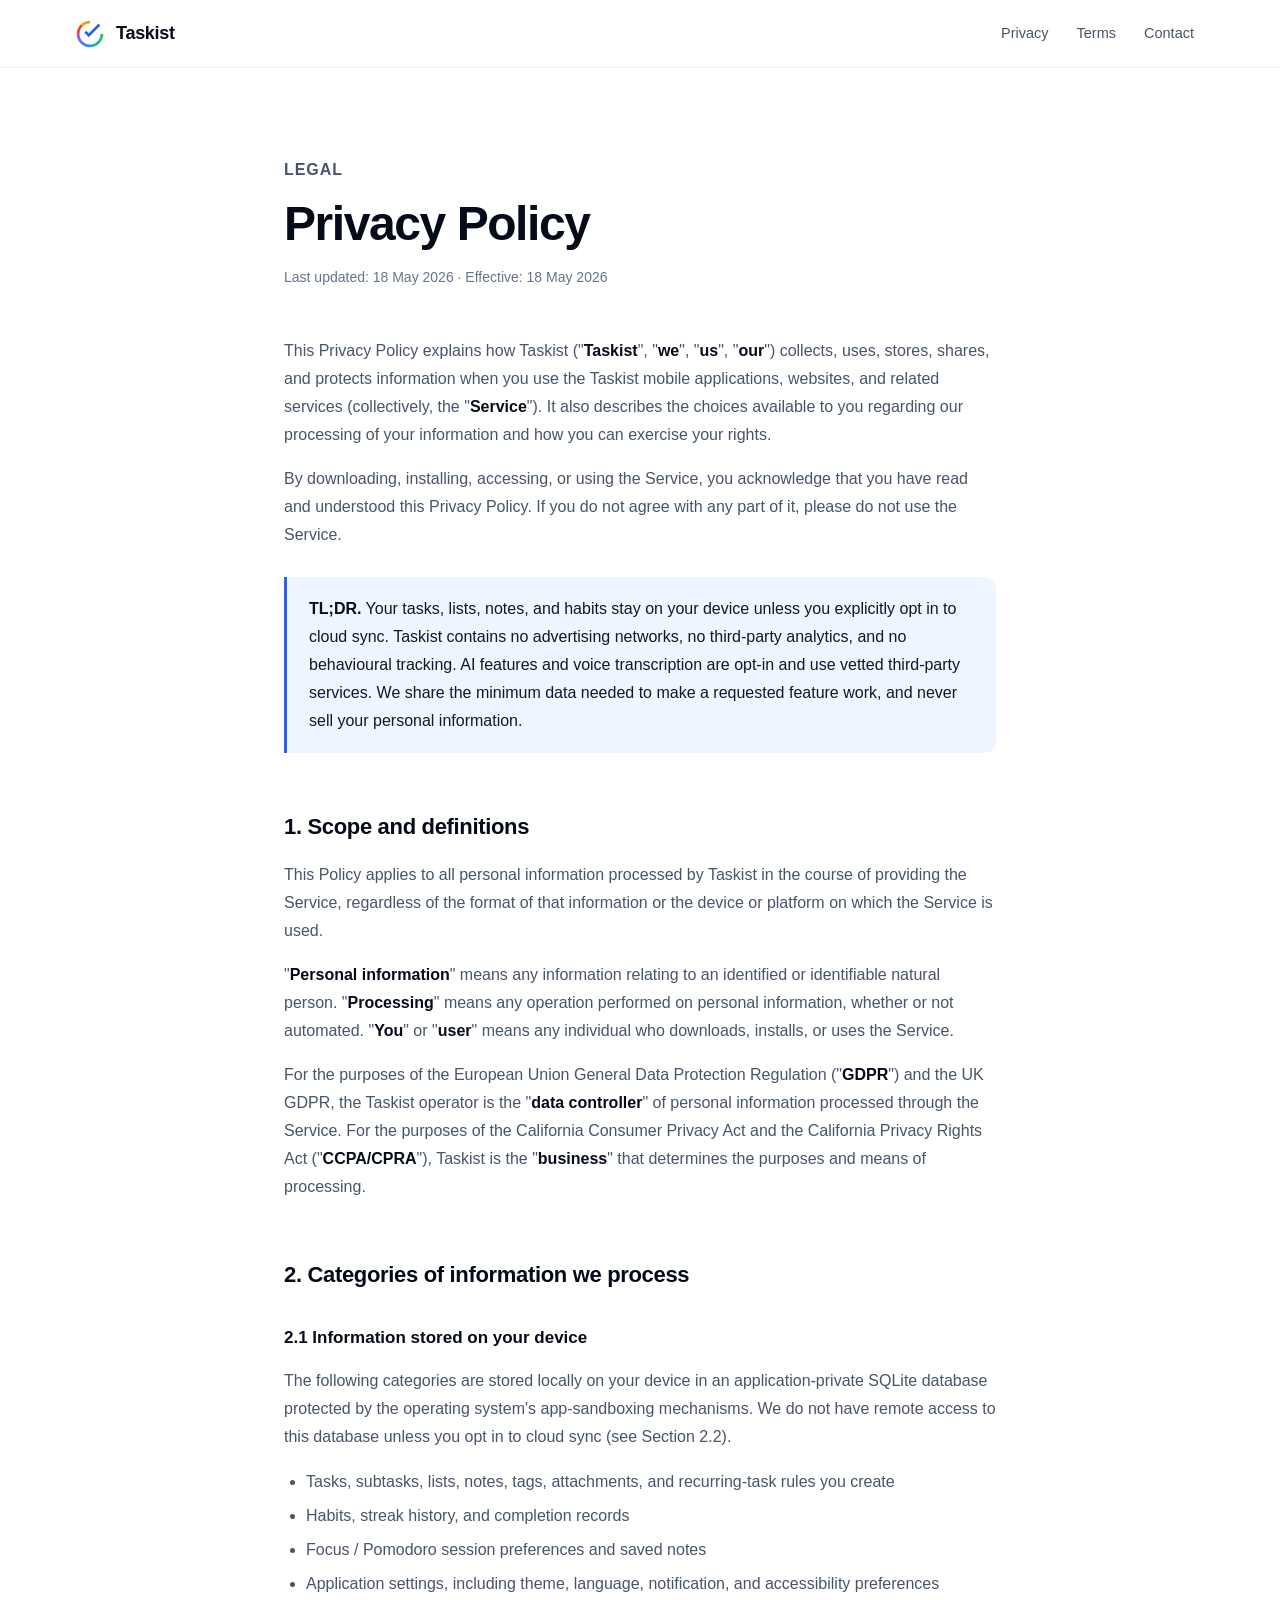
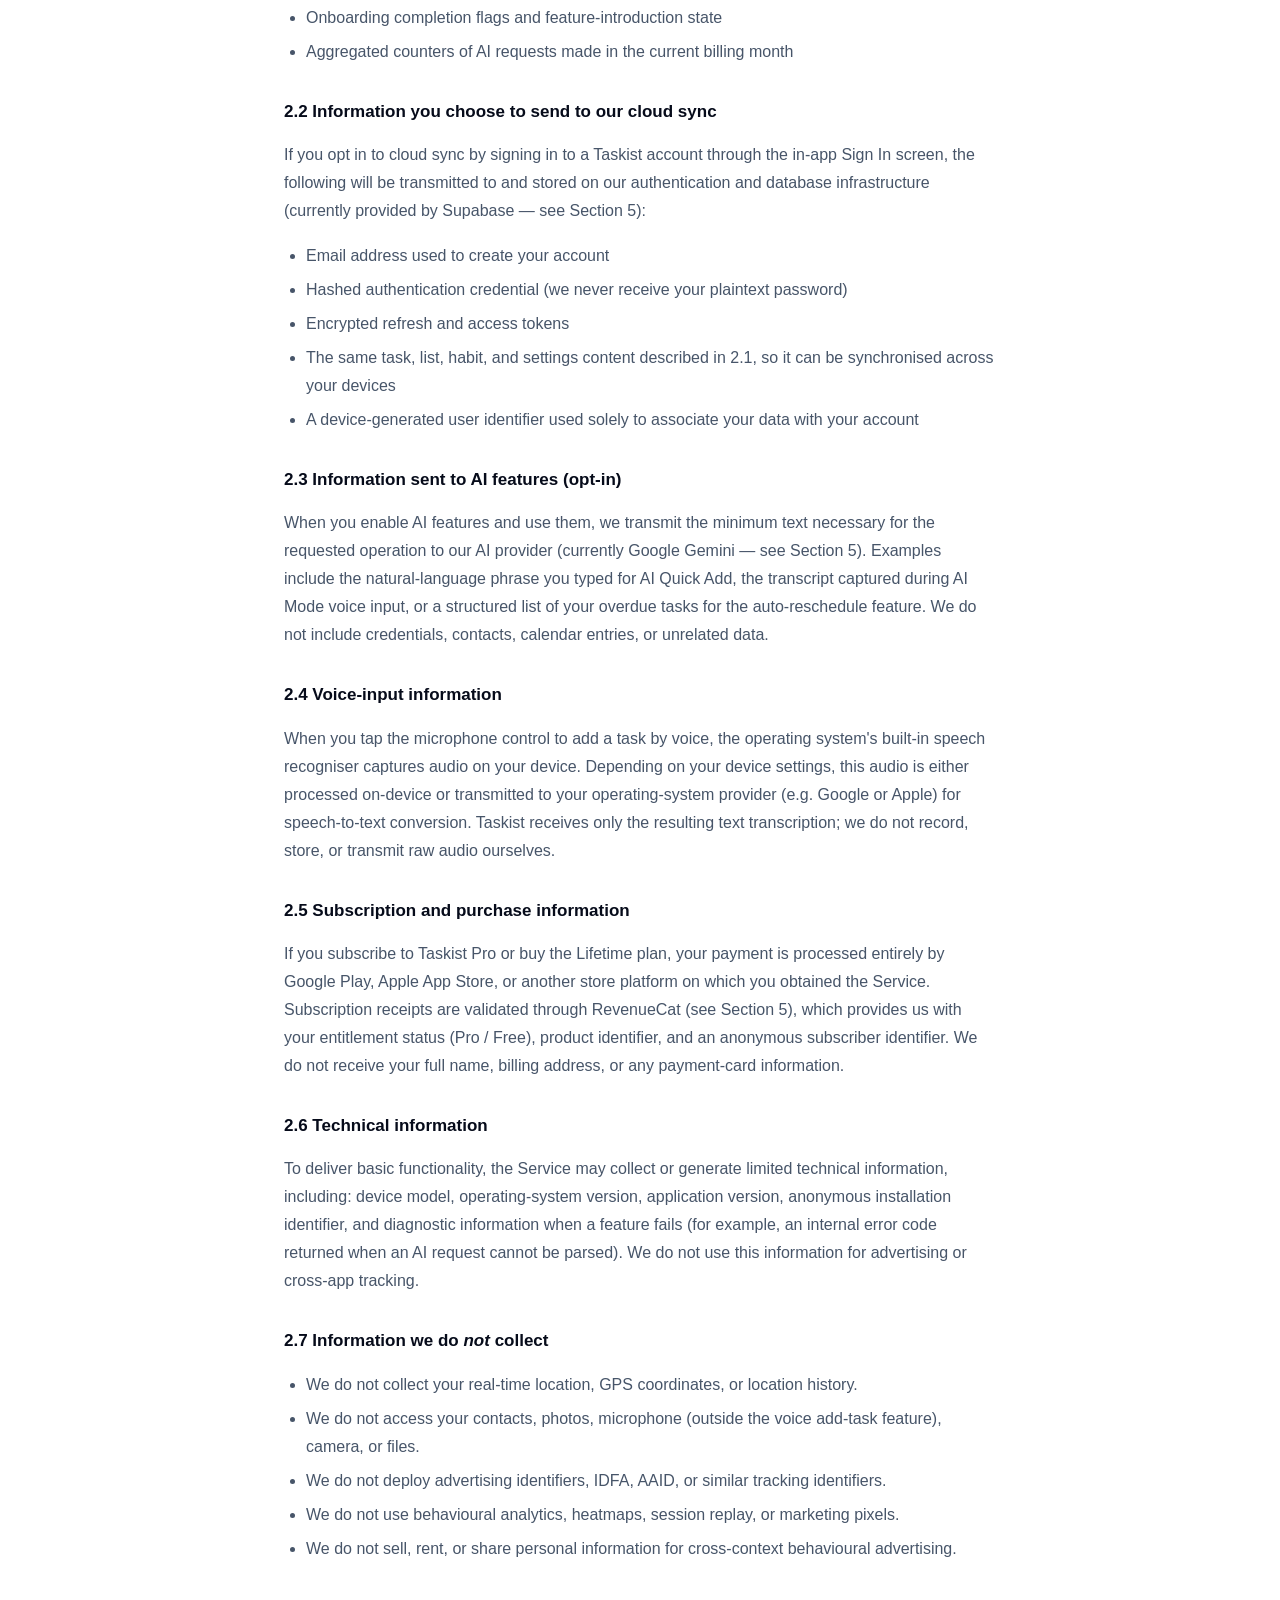
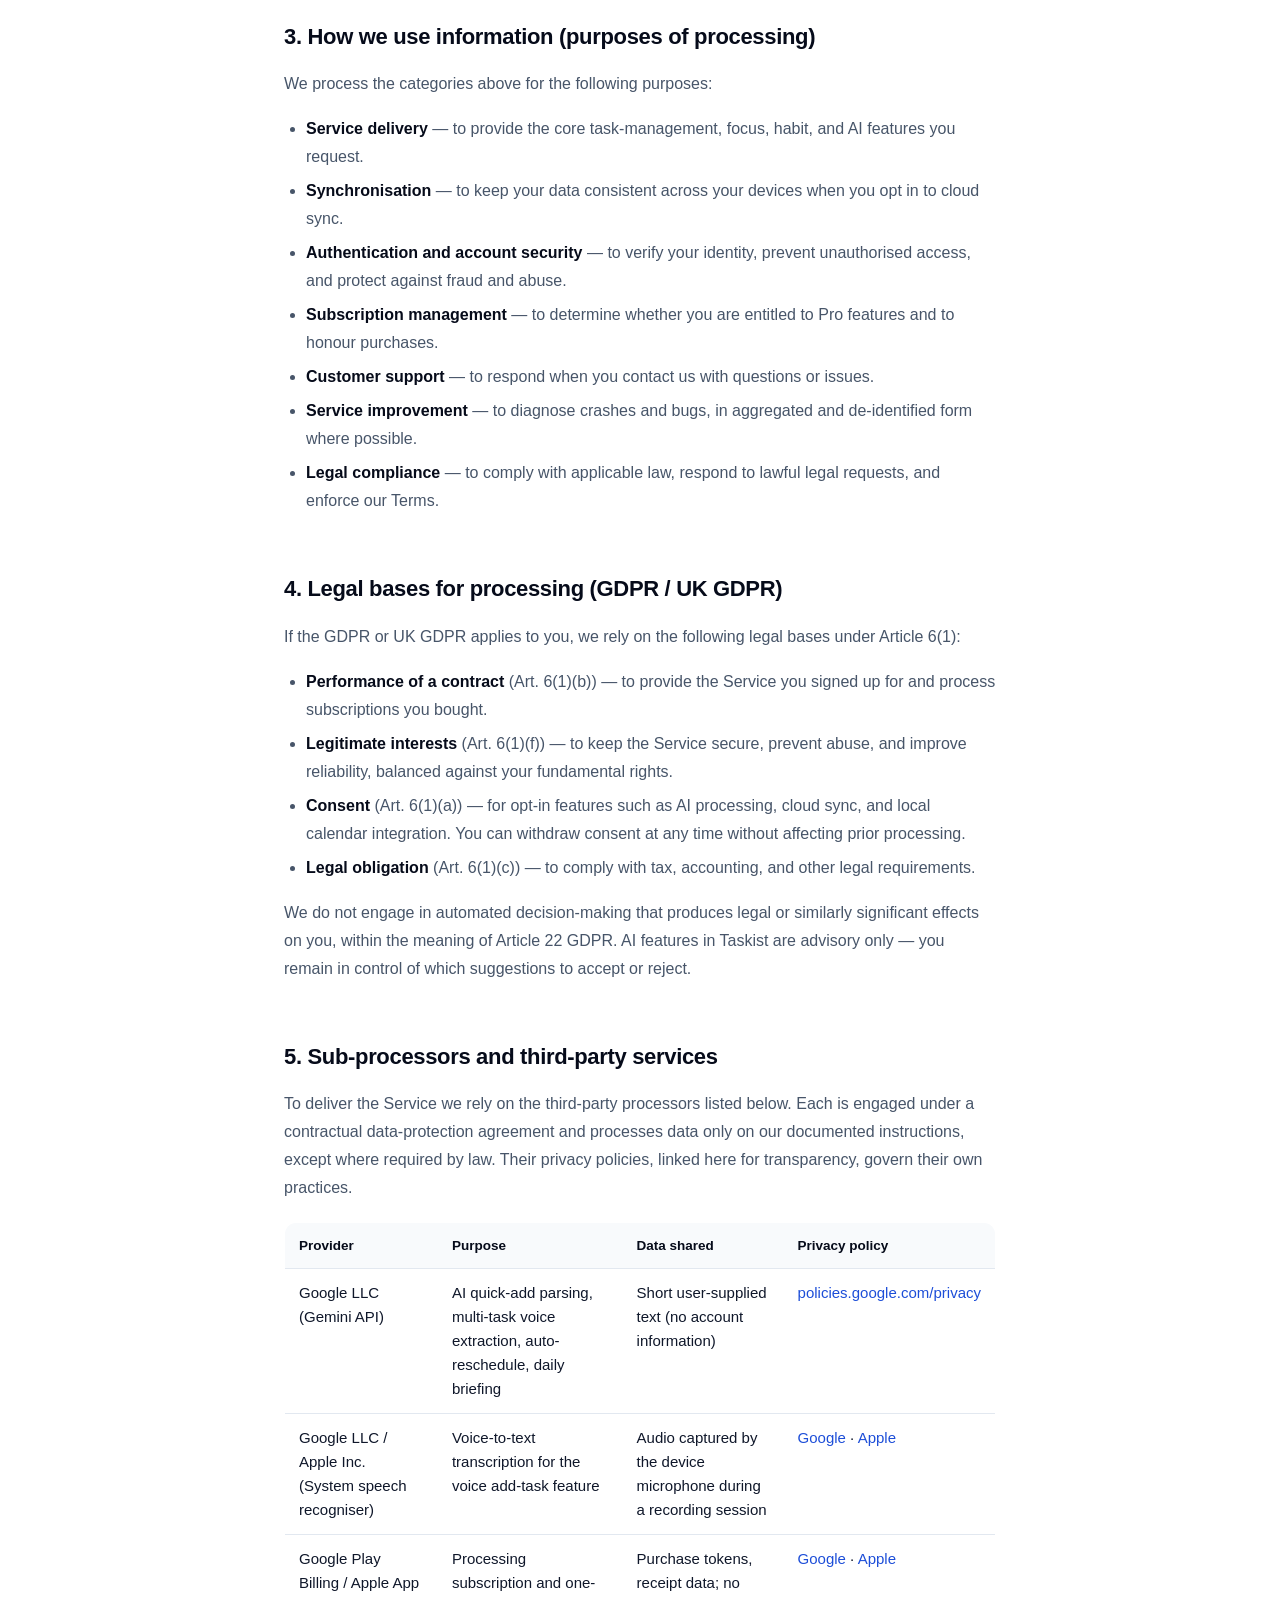
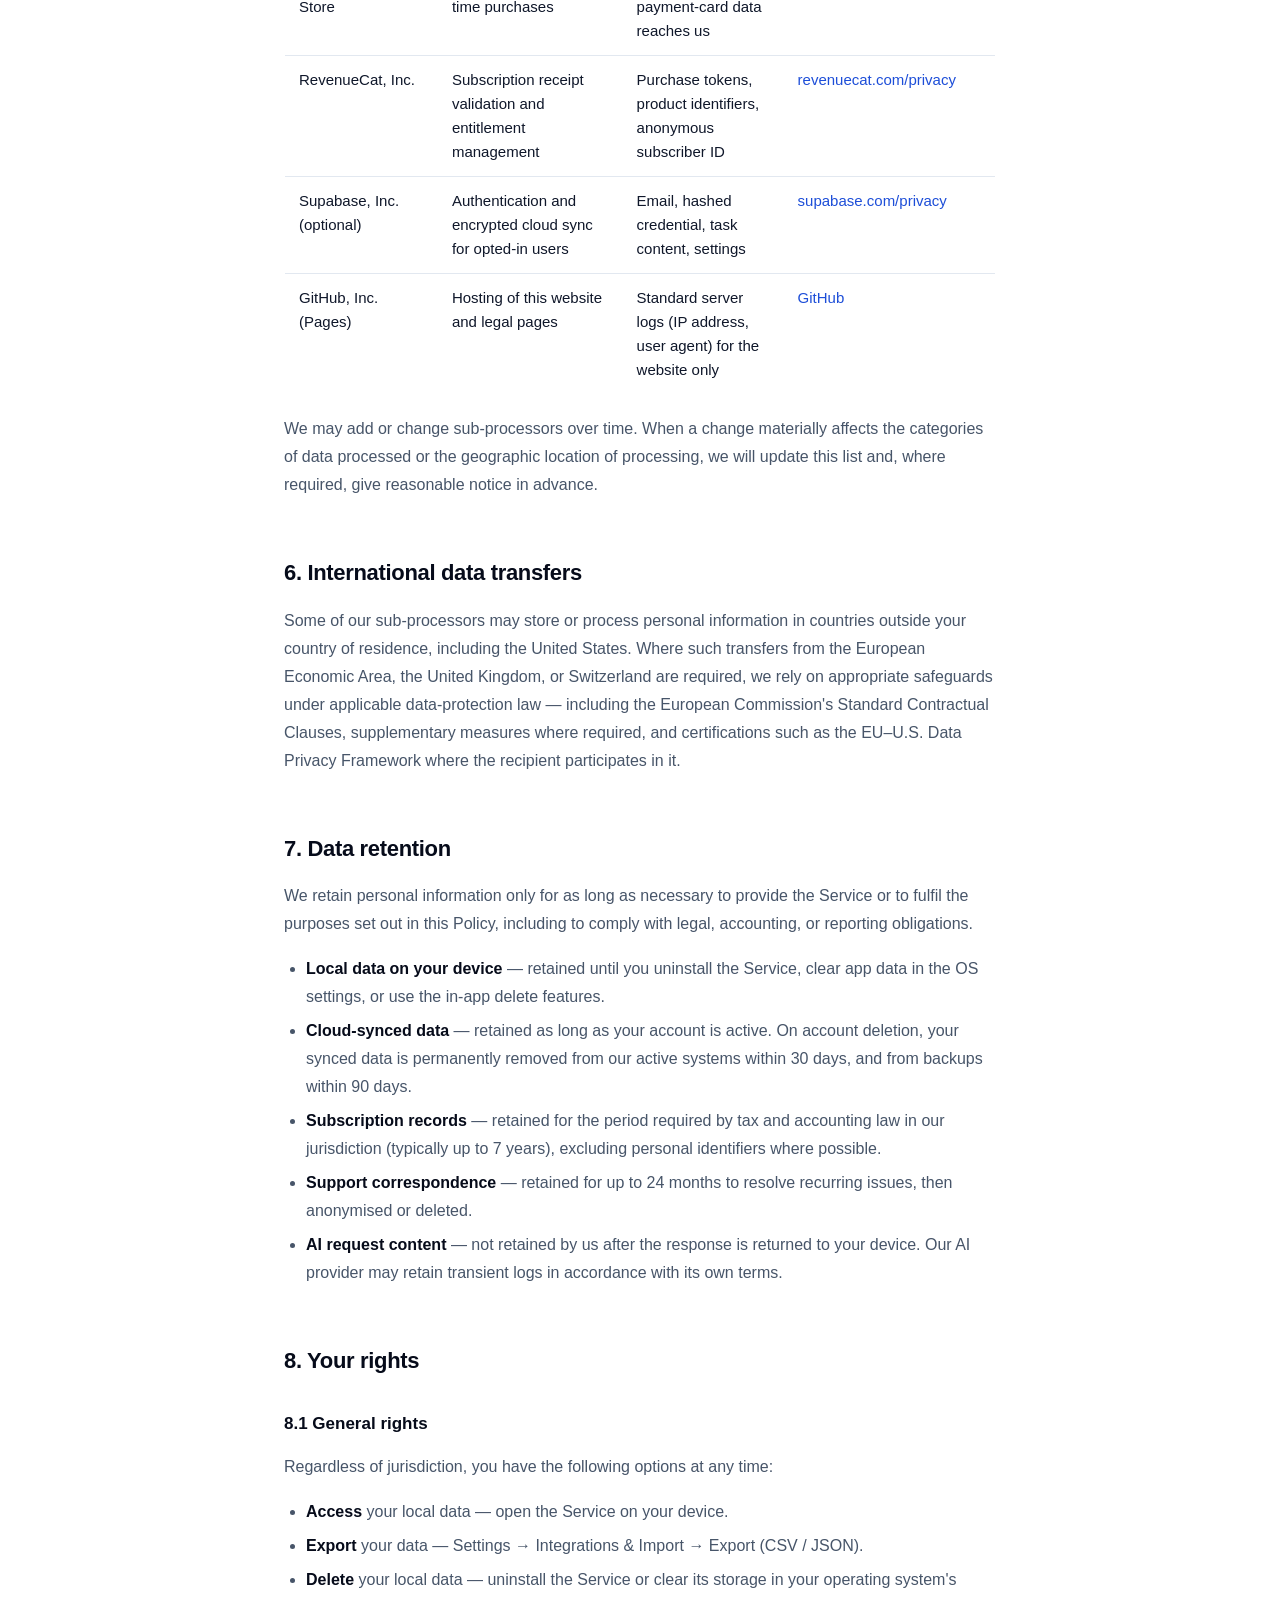
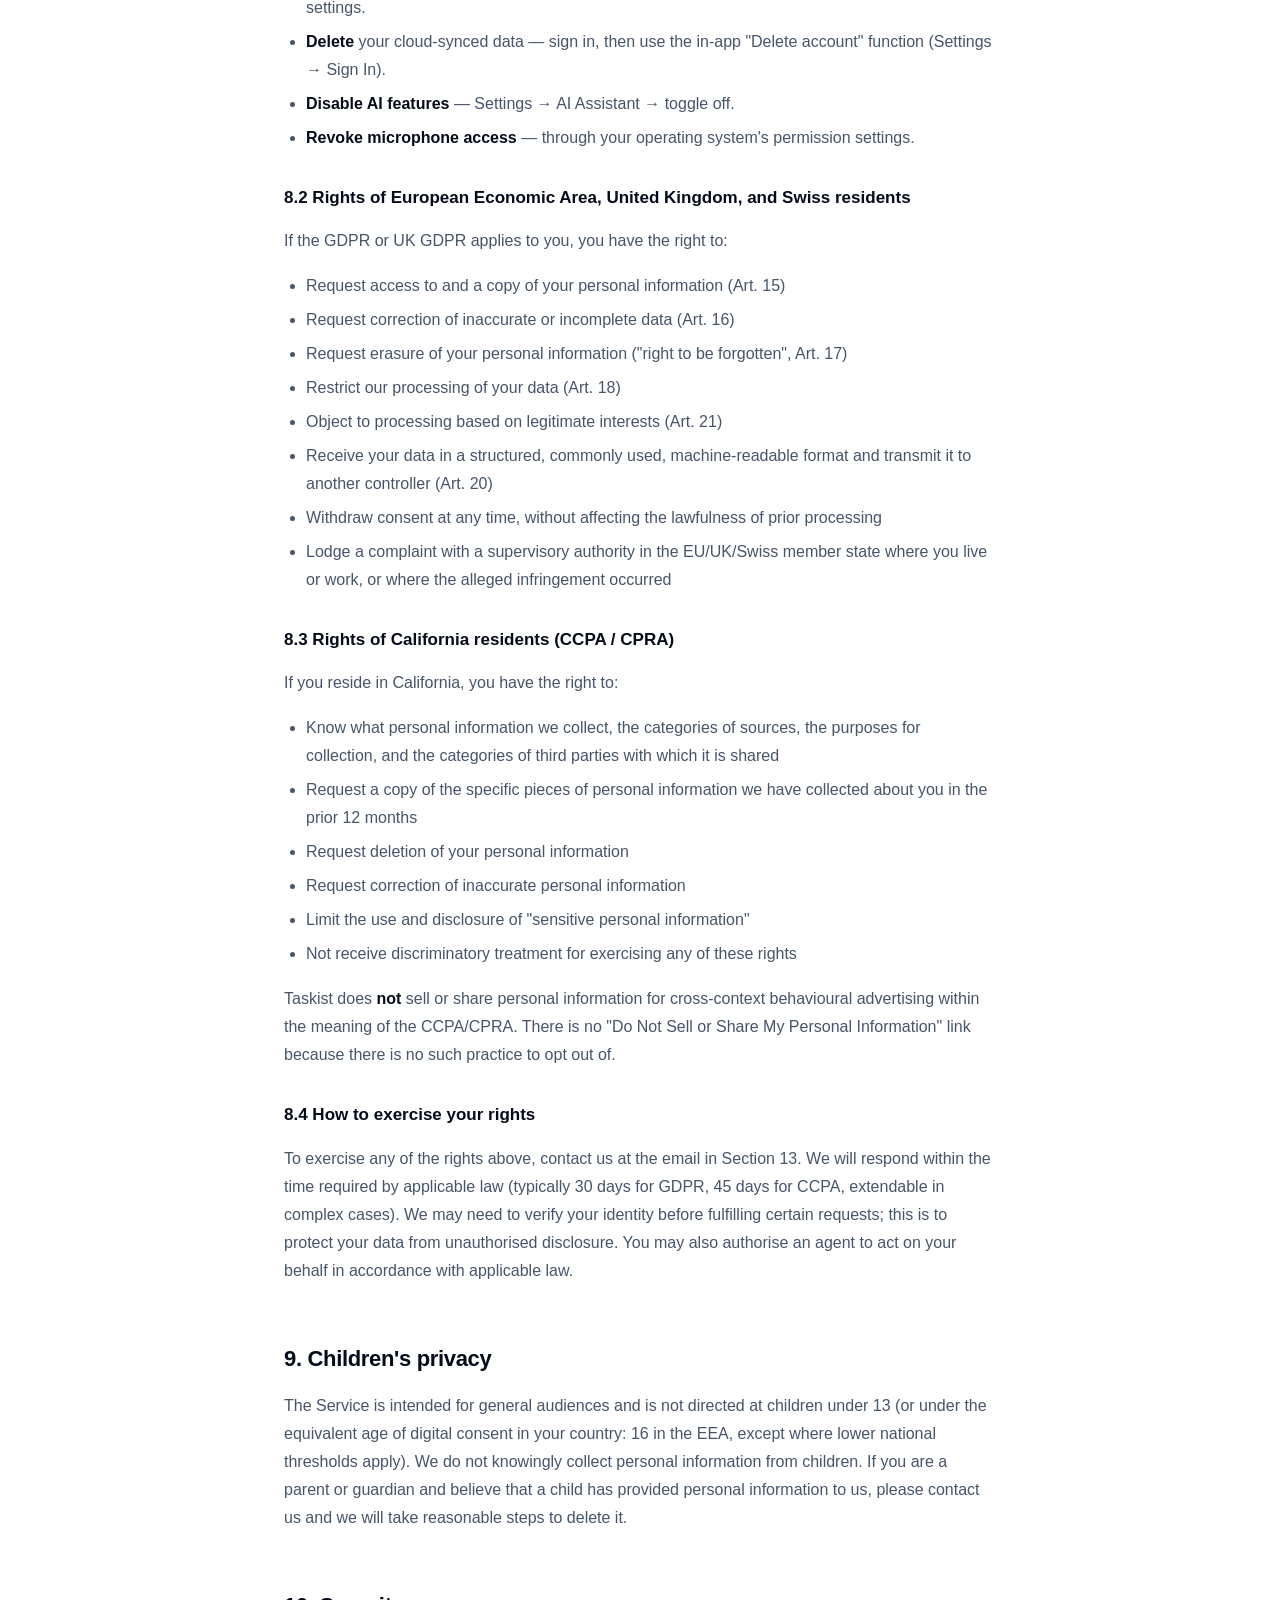
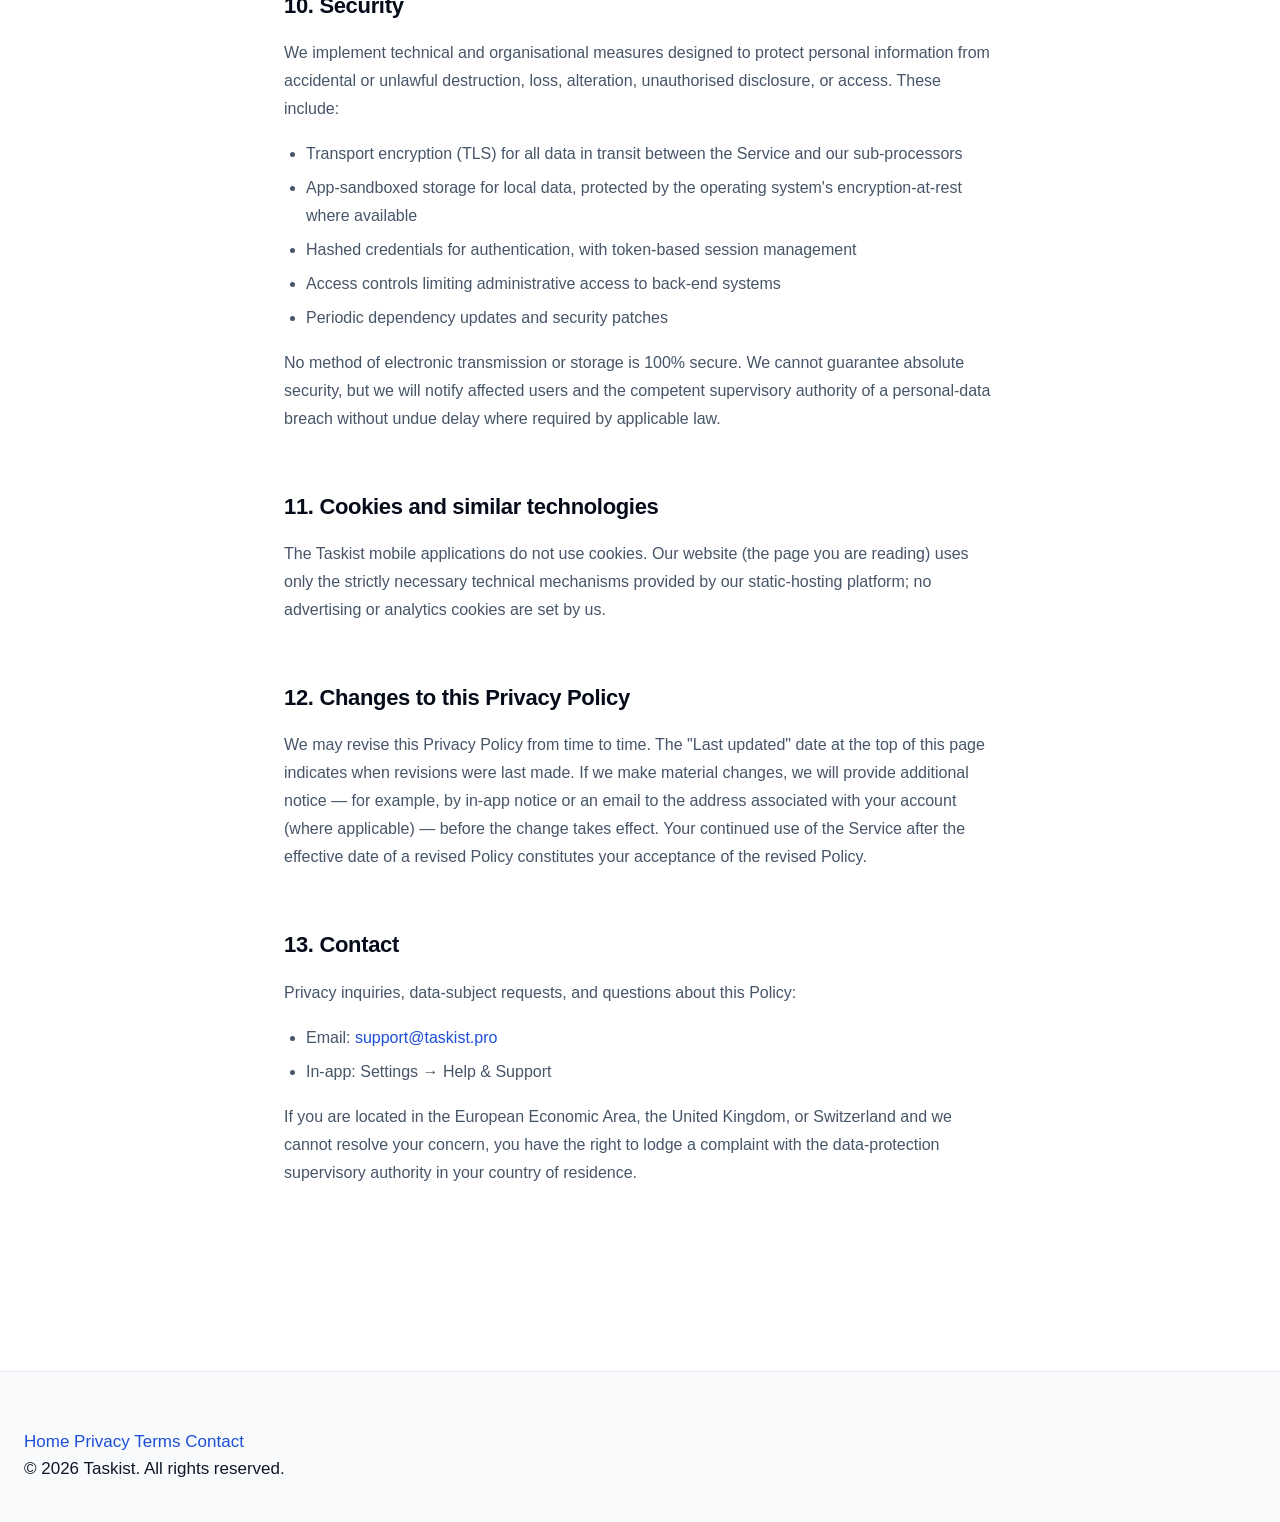
==== commit 7d995695: "Add files via upload" ====
--- a/privacy.html
+++ b/privacy.html
@@ -5,6 +5,8 @@
 <meta name="viewport" content="width=device-width, initial-scale=1" />
 <title>Privacy Policy — Taskist</title>
 <meta name="description" content="Taskist Privacy Policy. How we handle your data, your rights under GDPR / CCPA, and the sub-processors we use." />
+<link rel="icon" type="image/png" href="favicon.png" />
+<link rel="apple-touch-icon" href="favicon.png" />
 <link rel="stylesheet" href="style.css" />
 </head>
 <body>
@@ -12,7 +14,7 @@
 <header class="site-header">
   <div class="site-header__inner">
     <a class="logo" href="/">
-      <span class="logo__mark">T</span>
+      <img class="logo__mark" src="icon.png" alt="Taskist icon" />
       <span>Taskist</span>
     </a>
     <nav class="site-nav">
--- a/style.css
+++ b/style.css
@@ -1,50 +1,81 @@
-/* Taskist marketing site — shared stylesheet
- * Calm, modern, system-fonts, no external dependencies.
- * Auto light/dark via prefers-color-scheme.
+/* Taskist marketing site — light-mode stylesheet
+ * Palette: blue + white. Inspired by Stripe / Linear / Things 3.
  */
 
 :root {
-  --primary: #14B8A6;
-  --primary-dark: #0F9488;
-  --primary-soft: #E6FFFA;
-
-  --bg: #FAFAF9;
-  --bg-card: #FFFFFF;
-  --text: #0F172A;
-  --text-muted: #475569;
-  --text-soft: #64748B;
-  --border: #E2E8F0;
-  --code-bg: #F1F5F9;
-  --shadow: 0 1px 2px rgba(15, 23, 42, 0.04), 0 4px 16px rgba(15, 23, 42, 0.04);
-}
-
-@media (prefers-color-scheme: dark) {
-  :root {
-    --primary: #2DD4BF;
-    --primary-dark: #14B8A6;
-    --primary-soft: rgba(45, 212, 191, 0.10);
-
-    --bg: #0B0F19;
-    --bg-card: #111827;
-    --text: #F1F5F9;
-    --text-muted: #CBD5E1;
-    --text-soft: #94A3B8;
-    --border: #1F2937;
-    --code-bg: #1F2937;
-    --shadow: 0 1px 2px rgba(0, 0, 0, 0.3), 0 4px 16px rgba(0, 0, 0, 0.2);
-  }
-}
-
-* { box-sizing: border-box; }
-
-html { scroll-behavior: smooth; }
+  color-scheme: light;
+
+  --blue-50:  #EFF6FF;
+  --blue-100: #DBEAFE;
+  --blue-200: #BFDBFE;
+  --blue-300: #93C5FD;
+  --blue-400: #60A5FA;
+  --blue-500: #3B82F6;
+  --blue-600: #2563EB;
+  --blue-700: #1D4ED8;
+  --blue-800: #1E40AF;
+  --blue-900: #1E3A8A;
+
+  --primary:        var(--blue-600);
+  --primary-strong: var(--blue-700);
+  --primary-soft:   var(--blue-50);
+
+  --gray-0:   #FFFFFF;
+  --gray-25:  #FCFCFD;
+  --gray-50:  #F8FAFC;
+  --gray-100: #F1F5F9;
+  --gray-200: #E2E8F0;
+  --gray-300: #CBD5E1;
+  --gray-400: #94A3B8;
+  --gray-500: #64748B;
+  --gray-600: #475569;
+  --gray-700: #334155;
+  --gray-800: #1E293B;
+  --gray-900: #0F172A;
+
+  --bg:          var(--gray-0);
+  --bg-alt:      var(--gray-50);
+  --bg-card:     var(--gray-0);
+  --text:        var(--gray-900);
+  --text-strong: #060B1A;
+  --text-muted:  var(--gray-600);
+  --text-soft:   var(--gray-500);
+  --border:      var(--gray-200);
+  --border-soft: var(--gray-100);
+
+  --shadow-xs: 0 1px 2px rgba(15, 23, 42, 0.04);
+  --shadow-sm: 0 1px 3px rgba(15, 23, 42, 0.06), 0 1px 2px rgba(15, 23, 42, 0.04);
+  --shadow-md: 0 6px 16px -4px rgba(15, 23, 42, 0.08), 0 2px 4px rgba(15, 23, 42, 0.04);
+  --shadow-lg: 0 28px 56px -16px rgba(15, 23, 42, 0.14), 0 8px 16px -8px rgba(15, 23, 42, 0.06);
+  --shadow-xl: 0 48px 96px -24px rgba(15, 23, 42, 0.18), 0 16px 32px -8px rgba(15, 23, 42, 0.08);
+  --shadow-brand: 0 16px 40px -12px rgba(37, 99, 235, 0.32);
+  --shadow-brand-lg: 0 36px 80px -20px rgba(37, 99, 235, 0.40);
+
+  --radius-sm:   8px;
+  --radius-md:   12px;
+  --radius-lg:   18px;
+  --radius-xl:   24px;
+  --radius-2xl:  32px;
+  --radius-full: 999px;
+
+  --container: 1180px;
+}
+
+*, *::before, *::after { box-sizing: border-box; }
+
+html {
+  scroll-behavior: smooth;
+  -webkit-text-size-adjust: 100%;
+  background: var(--bg);
+}
 
 body {
   margin: 0;
-  font-family: -apple-system, BlinkMacSystemFont, "Inter", "Segoe UI",
-    Roboto, "Helvetica Neue", Arial, sans-serif;
+  font-family: -apple-system, BlinkMacSystemFont, "Inter var", "Inter",
+    "SF Pro Text", "Segoe UI", Roboto, "Helvetica Neue", Arial, sans-serif;
+  font-feature-settings: "ss01", "cv11";
   font-size: 17px;
-  line-height: 1.65;
+  line-height: 1.6;
   color: var(--text);
   background: var(--bg);
   -webkit-font-smoothing: antialiased;
@@ -53,264 +84,995 @@
 }
 
 a {
-  color: var(--primary-dark);
+  color: var(--primary-strong);
   text-decoration: none;
   transition: color 0.15s ease;
 }
 a:hover { color: var(--primary); }
+
+img, svg { display: block; max-width: 100%; }
+
+::selection { background: var(--blue-200); color: var(--text-strong); }
+
+.container {
+  max-width: var(--container);
+  margin: 0 auto;
+  padding: 0 24px;
+}
 
 /* ── Header ──────────────────────────────────────────────────────────── */
 
 .site-header {
   position: sticky;
   top: 0;
-  background: rgba(250, 250, 249, 0.85);
-  backdrop-filter: saturate(180%) blur(20px);
-  -webkit-backdrop-filter: saturate(180%) blur(20px);
-  border-bottom: 1px solid var(--border);
-  z-index: 10;
-}
-@media (prefers-color-scheme: dark) {
-  .site-header { background: rgba(11, 15, 25, 0.85); }
-}
-
+  background: rgba(255, 255, 255, 0.82);
+  backdrop-filter: saturate(180%) blur(24px);
+  -webkit-backdrop-filter: saturate(180%) blur(24px);
+  border-bottom: 1px solid var(--border-soft);
+  z-index: 50;
+}
 .site-header__inner {
-  max-width: 960px;
+  max-width: var(--container);
   margin: 0 auto;
   padding: 14px 24px;
   display: flex;
   align-items: center;
   justify-content: space-between;
 }
-
 .logo {
   display: flex;
   align-items: center;
   gap: 10px;
-  color: var(--text);
-  font-weight: 800;
-  letter-spacing: -0.01em;
-  font-size: 19px;
-}
-.logo:hover { color: var(--text); }
-
+  color: var(--text-strong);
+  font-weight: 700;
+  letter-spacing: -0.015em;
+  font-size: 18px;
+}
+.logo:hover { color: var(--text-strong); }
 .logo__mark {
-  width: 28px;
-  height: 28px;
-  border-radius: 8px;
-  background: linear-gradient(135deg, var(--primary), var(--primary-dark));
-  display: grid;
-  place-items: center;
-  color: white;
-  font-weight: 900;
-  font-size: 16px;
-  box-shadow: 0 4px 12px rgba(20, 184, 166, 0.30);
-}
-
-.site-nav {
-  display: flex;
-  gap: 28px;
-  align-items: center;
-}
+  width: 32px;
+  height: 32px;
+  display: block;
+  /* The icon PNG is the real Taskist app icon — colored ring + blue
+   * check on a transparent background. No box / gradient under it. */
+  object-fit: contain;
+}
+.site-nav { display: flex; gap: 4px; align-items: center; }
 .site-nav a {
   color: var(--text-muted);
-  font-size: 14px;
+  font-size: 14.5px;
   font-weight: 500;
-}
-.site-nav a:hover { color: var(--text); }
+  padding: 8px 12px;
+  border-radius: 8px;
+  transition: background 0.15s ease, color 0.15s ease;
+}
+.site-nav a:hover { color: var(--text-strong); background: var(--border-soft); }
+.site-nav .nav-cta {
+  margin-left: 6px;
+  background: linear-gradient(135deg, var(--blue-500), var(--blue-700));
+  color: white;
+  padding: 9px 16px;
+  font-weight: 600;
+  border-radius: var(--radius-full);
+  box-shadow: var(--shadow-brand);
+}
+.site-nav .nav-cta:hover { color: white; transform: translateY(-1px); }
+@media (max-width: 700px) {
+  .site-nav .nav-hide-mobile { display: none; }
+}
+
+/* ── Common section scaffolding ──────────────────────────────────────── */
+
+section.section {
+  padding: clamp(80px, 11vw, 128px) 24px;
+}
+.section--alt { background: var(--bg-alt); }
+.section__head {
+  max-width: 760px;
+  margin: 0 auto clamp(48px, 7vw, 72px);
+  text-align: center;
+}
+.section__head .eyebrow { margin-bottom: 18px; }
+.section__title {
+  font-size: clamp(32px, 4.5vw, 50px);
+  font-weight: 800;
+  letter-spacing: -0.030em;
+  line-height: 1.08;
+  color: var(--text-strong);
+  margin: 0 0 16px;
+}
+.section__subtitle {
+  color: var(--text-muted);
+  font-size: 18px;
+  line-height: 1.6;
+  margin: 0;
+}
+
+.eyebrow {
+  display: inline-flex;
+  align-items: center;
+  gap: 8px;
+  padding: 7px 14px;
+  background: var(--bg-card);
+  color: var(--primary-strong);
+  font-size: 12.5px;
+  font-weight: 600;
+  letter-spacing: 0.02em;
+  border: 1px solid var(--border);
+  border-radius: var(--radius-full);
+  box-shadow: var(--shadow-xs);
+}
+.eyebrow__dot {
+  width: 6px;
+  height: 6px;
+  border-radius: 50%;
+  background: var(--primary);
+  box-shadow: 0 0 0 4px var(--primary-soft);
+}
+
+/* ── Buttons ─────────────────────────────────────────────────────────── */
+
+.btn {
+  display: inline-flex;
+  align-items: center;
+  gap: 8px;
+  padding: 14px 24px;
+  font-size: 15px;
+  font-weight: 600;
+  letter-spacing: -0.005em;
+  border-radius: var(--radius-full);
+  transition: transform 0.15s ease, box-shadow 0.15s ease, background 0.15s ease, color 0.15s ease;
+  white-space: nowrap;
+}
+.btn--primary {
+  background: linear-gradient(135deg, var(--blue-500), var(--blue-700));
+  color: white;
+  box-shadow: var(--shadow-brand);
+}
+.btn--primary:hover {
+  color: white;
+  transform: translateY(-1px);
+  box-shadow: 0 22px 48px -10px rgba(37, 99, 235, 0.46);
+}
+.btn--ghost {
+  background: var(--bg-card);
+  color: var(--text-strong);
+  border: 1px solid var(--border);
+  box-shadow: var(--shadow-xs);
+}
+.btn--ghost:hover {
+  color: var(--text-strong);
+  background: var(--bg-alt);
+  transform: translateY(-1px);
+}
+.btn svg { width: 16px; height: 16px; }
 
 /* ── Hero ────────────────────────────────────────────────────────────── */
 
 .hero {
-  padding: 96px 24px 64px;
-  text-align: center;
+  position: relative;
+  padding: clamp(72px, 11vw, 120px) 24px clamp(56px, 9vw, 96px);
+  overflow: hidden;
+  isolation: isolate;
+  background: var(--bg);
+}
+/* Layered background */
+.hero::before {
+  content: "";
+  position: absolute;
+  inset: 0;
+  background-image: radial-gradient(circle, var(--gray-200) 1px, transparent 1px);
+  background-size: 28px 28px;
+  mask-image: radial-gradient(60% 60% at 50% 30%, black 30%, transparent 75%);
+  -webkit-mask-image: radial-gradient(60% 60% at 50% 30%, black 30%, transparent 75%);
+  opacity: 0.55;
+  z-index: -2;
+}
+.hero::after {
+  content: "";
+  position: absolute;
+  inset: -20% 0 auto 0;
+  height: 720px;
   background:
-    radial-gradient(800px circle at 50% -100px, var(--primary-soft), transparent 60%);
-}
-
-.hero__eyebrow {
-  display: inline-block;
-  padding: 6px 12px;
-  background: var(--primary-soft);
-  color: var(--primary-dark);
-  font-size: 12px;
-  font-weight: 700;
-  letter-spacing: 0.05em;
-  text-transform: uppercase;
-  border-radius: 999px;
-  margin-bottom: 22px;
-}
-
+    radial-gradient(60% 80% at 50% 0%, var(--blue-100), transparent 65%),
+    radial-gradient(40% 60% at 18% 18%, color-mix(in srgb, var(--blue-200) 55%, transparent), transparent 80%),
+    radial-gradient(40% 60% at 82% 18%, color-mix(in srgb, var(--blue-200) 55%, transparent), transparent 80%);
+  z-index: -1;
+}
+
+.hero__inner {
+  max-width: var(--container);
+  margin: 0 auto;
+  display: grid;
+  grid-template-columns: 1.05fr 0.95fr;
+  gap: clamp(32px, 6vw, 80px);
+  align-items: center;
+}
+.hero__copy .eyebrow { margin-bottom: 26px; }
 .hero h1 {
-  font-size: clamp(36px, 6vw, 56px);
-  line-height: 1.1;
-  letter-spacing: -0.025em;
+  font-size: clamp(42px, 7vw, 76px);
+  line-height: 1.02;
+  letter-spacing: -0.040em;
   font-weight: 800;
-  margin: 0 0 18px;
-  max-width: 760px;
-  margin-left: auto;
-  margin-right: auto;
-}
-
+  margin: 0 0 22px;
+  color: var(--text-strong);
+}
 .hero h1 .accent {
-  background: linear-gradient(135deg, var(--primary), var(--primary-dark));
+  background: linear-gradient(135deg, var(--blue-500), var(--blue-700));
   -webkit-background-clip: text;
   background-clip: text;
   color: transparent;
 }
-
 .hero p.lead {
-  font-size: 19px;
+  font-size: clamp(17px, 1.75vw, 20px);
   color: var(--text-muted);
-  max-width: 640px;
-  margin: 0 auto 36px;
+  margin: 0 0 34px;
   line-height: 1.55;
-}
-
-.hero__cta {
+  max-width: 540px;
+}
+.hero__note {
+  margin-top: 22px;
+  color: var(--text-soft);
+  font-size: 13.5px;
+  display: flex;
+  gap: 6px;
+  align-items: center;
+}
+.hero__note svg { width: 14px; height: 14px; color: var(--primary); }
+
+@media (max-width: 900px) {
+  .hero { text-align: center; }
+  .hero__inner { grid-template-columns: 1fr; gap: 56px; }
+  .hero__copy .eyebrow,
+  .hero__copy .cta-row,
+  .hero__copy .store-badges,
+  .hero__copy .hero__note { justify-content: center; }
+  .hero p.lead { margin-left: auto; margin-right: auto; }
+  .hero__phone-wrap { display: flex; justify-content: center; }
+}
+
+/* ── Phone mockup ────────────────────────────────────────────────────── */
+
+.hero__phone-wrap {
+  position: relative;
+  filter: drop-shadow(0 50px 100px rgba(37, 99, 235, 0.20));
+}
+.hero__phone-wrap::after {
+  /* Subtle floor reflection / glow */
+  content: "";
+  position: absolute;
+  bottom: -40px; left: 10%; right: 10%;
+  height: 60px;
+  background: radial-gradient(ellipse, rgba(37, 99, 235, 0.20), transparent 70%);
+  filter: blur(20px);
+  z-index: -1;
+}
+
+.phone {
+  width: min(320px, 100%);
+  aspect-ratio: 320 / 660;
+  background: linear-gradient(180deg, #0B1024, #1A2138);
+  border-radius: 44px;
+  padding: 9px;
+  position: relative;
+  box-shadow:
+    inset 0 0 0 1.5px rgba(255,255,255,0.07),
+    inset 0 0 0 4px #060B1A,
+    0 24px 60px -16px rgba(15, 23, 42, 0.30);
+  transform: rotate(-3deg);
+  transition: transform 0.6s cubic-bezier(.2,.8,.2,1);
+  margin: 0 auto;
+}
+.phone:hover { transform: rotate(0deg) translateY(-6px); }
+.phone::before {
+  /* Dynamic Island */
+  content: "";
+  position: absolute;
+  top: 18px;
+  left: 50%;
+  width: 96px;
+  height: 26px;
+  background: #000;
+  border-radius: 20px;
+  transform: translateX(-50%);
+  z-index: 3;
+}
+
+.phone__screen {
+  width: 100%;
+  height: 100%;
+  border-radius: 36px;
+  background: linear-gradient(180deg, #FFFFFF 0%, #F1F5F9 100%);
+  padding: 56px 18px 16px;
+  overflow: hidden;
+  position: relative;
+}
+.phone__date {
+  color: var(--text-soft);
+  font-size: 11px;
+  font-weight: 700;
+  letter-spacing: 0.06em;
+  text-transform: uppercase;
+  margin: 0 4px 4px;
+}
+.phone__title {
+  color: var(--text-strong);
+  font-size: 22px;
+  font-weight: 800;
+  letter-spacing: -0.025em;
+  margin: 0 4px 14px;
+}
+.phone__list { display: flex; flex-direction: column; gap: 9px; }
+.phone__task {
+  display: flex; align-items: center; gap: 10px;
+  padding: 12px 14px;
+  background: #FFFFFF;
+  border: 1px solid var(--border-soft);
+  border-radius: 14px;
+  font-size: 13.5px;
+  color: var(--text);
+  box-shadow: 0 1px 2px rgba(15, 23, 42, 0.04);
+}
+.phone__check {
+  width: 18px; height: 18px;
+  border-radius: 6px;
+  border: 1.8px solid var(--blue-300);
+  flex: 0 0 18px;
+  position: relative;
+}
+.phone__task--done .phone__check {
+  background: var(--primary);
+  border-color: var(--primary);
+}
+.phone__task--done .phone__check::after {
+  content: "";
+  position: absolute; inset: 0;
+  background: white;
+  -webkit-mask: url("data:image/svg+xml;utf8,<svg xmlns='http://www.w3.org/2000/svg' viewBox='0 0 24 24' fill='none' stroke='black' stroke-width='4' stroke-linecap='round' stroke-linejoin='round'><polyline points='20 6 9 17 4 12'/></svg>") no-repeat center / 11px 11px;
+          mask: url("data:image/svg+xml;utf8,<svg xmlns='http://www.w3.org/2000/svg' viewBox='0 0 24 24' fill='none' stroke='black' stroke-width='4' stroke-linecap='round' stroke-linejoin='round'><polyline points='20 6 9 17 4 12'/></svg>") no-repeat center / 11px 11px;
+}
+.phone__task--done .phone__label { text-decoration: line-through; color: var(--text-soft); }
+.phone__label { flex: 1; }
+.phone__pill {
+  font-size: 10.5px;
+  font-weight: 700;
+  padding: 3px 9px;
+  border-radius: var(--radius-full);
+  background: var(--blue-50);
+  color: var(--blue-700);
+}
+.phone__pill--red { background: #FEE2E2; color: #B91C1C; }
+.phone__pill--green { background: #DCFCE7; color: #166534; }
+.phone__pill--amber { background: #FEF3C7; color: #92400E; }
+
+.phone__mic {
+  position: absolute;
+  right: 22px; bottom: 22px;
+  width: 56px; height: 56px;
+  border-radius: 50%;
+  background: linear-gradient(135deg, var(--blue-500), var(--blue-700));
+  display: grid; place-items: center;
+  box-shadow: 0 12px 28px -6px rgba(37, 99, 235, 0.55);
+}
+.phone__mic svg { width: 24px; height: 24px; color: white; }
+
+/* Floating cards next to the phone */
+.float-card {
+  position: absolute;
+  background: var(--bg-card);
+  border: 1px solid var(--border);
+  border-radius: 14px;
+  padding: 12px 14px;
+  box-shadow: var(--shadow-lg);
+  display: flex;
+  align-items: center;
+  gap: 10px;
+  font-size: 13px;
+  font-weight: 500;
+  color: var(--text);
+  z-index: 4;
+  max-width: 220px;
+}
+.float-card__icon {
+  width: 30px; height: 30px;
+  border-radius: 8px;
+  display: grid; place-items: center;
+  flex: 0 0 30px;
+}
+.float-card__icon svg { width: 15px; height: 15px; color: white; }
+.float-card--ai {
+  top: 64px; left: -36px;
+  animation: floaty 6s ease-in-out infinite;
+}
+.float-card--ai .float-card__icon { background: linear-gradient(135deg, #8B5CF6, #6366F1); }
+.float-card--bell {
+  bottom: 90px; right: -28px;
+  animation: floaty 6s ease-in-out infinite 1s;
+}
+.float-card--bell .float-card__icon { background: linear-gradient(135deg, #38BDF8, #2563EB); }
+@keyframes floaty {
+  0%, 100% { transform: translateY(0); }
+  50%      { transform: translateY(-8px); }
+}
+@media (max-width: 900px) {
+  .float-card { display: none; }
+}
+
+/* ── App store badges ────────────────────────────────────────────────── */
+
+.store-badges {
   display: inline-flex;
-  align-items: center;
-  gap: 8px;
-  padding: 14px 28px;
-  background: linear-gradient(135deg, var(--primary), var(--primary-dark));
+  flex-wrap: wrap;
+  gap: 12px;
+  margin-top: 16px;
+}
+.badge-store {
+  display: inline-flex;
+  align-items: center;
+  gap: 12px;
+  height: 56px;
+  padding: 0 22px 0 18px;
+  background: #0B1024;
   color: white;
-  font-weight: 700;
-  font-size: 15px;
-  border-radius: 999px;
-  box-shadow: 0 8px 24px rgba(20, 184, 166, 0.30);
+  border-radius: 14px;
+  border: 1px solid rgba(255,255,255,0.08);
+  box-shadow: var(--shadow-md);
   transition: transform 0.15s ease, box-shadow 0.15s ease;
-}
-.hero__cta:hover {
+  text-align: left;
+}
+.badge-store:hover {
   color: white;
   transform: translateY(-1px);
-  box-shadow: 0 12px 28px rgba(20, 184, 166, 0.40);
-}
-
-.hero__note {
-  margin-top: 18px;
-  color: var(--text-soft);
-  font-size: 13px;
-}
-
-/* ── Features ────────────────────────────────────────────────────────── */
-
-.features {
-  max-width: 960px;
-  margin: 0 auto;
-  padding: 80px 24px;
+  box-shadow: var(--shadow-lg);
+}
+.badge-store svg { width: 26px; height: 26px; flex: 0 0 26px; }
+.badge-store__text { display: flex; flex-direction: column; line-height: 1.1; }
+.badge-store__text .small { font-size: 10.5px; font-weight: 500; letter-spacing: 0.04em; opacity: 0.85; text-transform: uppercase; }
+.badge-store__text .big { font-size: 18px; font-weight: 700; letter-spacing: -0.01em; margin-top: 1px; }
+.badge-store[aria-disabled="true"] { cursor: default; }
+
+/* ── Feature spotlight (alternating split sections) ──────────────────── */
+
+.spotlight {
+  max-width: var(--container);
+  margin: 0 auto;
   display: grid;
-  grid-template-columns: repeat(auto-fit, minmax(260px, 1fr));
-  gap: 24px;
-}
-
-.feature {
+  grid-template-columns: 1fr 1fr;
+  gap: clamp(40px, 7vw, 96px);
+  align-items: center;
+  padding: clamp(56px, 8vw, 96px) 0;
+}
+.spotlight--reverse .spotlight__copy { order: 2; }
+.spotlight--reverse .spotlight__visual { order: 1; }
+@media (max-width: 880px) {
+  .spotlight { grid-template-columns: 1fr; gap: 48px; }
+  .spotlight--reverse .spotlight__copy,
+  .spotlight--reverse .spotlight__visual { order: initial; }
+}
+.spotlight__copy h3 {
+  font-size: clamp(26px, 3.5vw, 36px);
+  font-weight: 800;
+  letter-spacing: -0.025em;
+  line-height: 1.15;
+  color: var(--text-strong);
+  margin: 14px 0 14px;
+}
+.spotlight__copy p {
+  color: var(--text-muted);
+  font-size: 16.5px;
+  line-height: 1.65;
+  margin: 0 0 18px;
+}
+.spotlight__copy ul {
+  list-style: none;
+  padding: 0;
+  margin: 16px 0 0;
+  display: flex;
+  flex-direction: column;
+  gap: 10px;
+}
+.spotlight__copy li {
+  display: flex;
+  gap: 10px;
+  align-items: flex-start;
+  color: var(--text);
+  font-size: 15px;
+}
+.spotlight__copy li::before {
+  content: "";
+  flex: 0 0 18px;
+  height: 18px;
+  margin-top: 3px;
+  background: var(--primary);
+  -webkit-mask: url("data:image/svg+xml;utf8,<svg xmlns='http://www.w3.org/2000/svg' viewBox='0 0 24 24' fill='none' stroke='black' stroke-width='3' stroke-linecap='round' stroke-linejoin='round'><polyline points='20 6 9 17 4 12'/></svg>") no-repeat center / contain;
+          mask: url("data:image/svg+xml;utf8,<svg xmlns='http://www.w3.org/2000/svg' viewBox='0 0 24 24' fill='none' stroke='black' stroke-width='3' stroke-linecap='round' stroke-linejoin='round'><polyline points='20 6 9 17 4 12'/></svg>") no-repeat center / contain;
+}
+
+/* Mini UI cards inside spotlight visuals */
+.spotlight__visual {
+  position: relative;
+  display: flex;
+  justify-content: center;
+  align-items: center;
+  min-height: 320px;
+}
+.ui-card {
   background: var(--bg-card);
   border: 1px solid var(--border);
-  border-radius: 18px;
-  padding: 28px;
-  box-shadow: var(--shadow);
-  transition: transform 0.2s ease, box-shadow 0.2s ease;
+  border-radius: var(--radius-lg);
+  padding: 22px;
+  box-shadow: var(--shadow-xl);
+  width: 100%;
+  max-width: 420px;
+}
+.ui-card__head {
+  display: flex;
+  align-items: center;
+  gap: 10px;
+  margin-bottom: 16px;
+}
+.ui-card__head svg { width: 18px; height: 18px; color: var(--primary); }
+.ui-card__head strong { font-size: 13px; font-weight: 700; color: var(--text-strong); letter-spacing: -0.005em; }
+.ui-card__head .ui-card__meta { margin-left: auto; font-size: 12px; color: var(--text-soft); }
+
+.transcript-bubble {
+  background: var(--bg-alt);
+  border: 1px solid var(--border-soft);
+  border-radius: 12px;
+  padding: 14px 16px;
+  font-size: 14px;
+  color: var(--text);
+  margin-bottom: 14px;
+  font-style: italic;
+  line-height: 1.55;
+}
+.transcript-bubble::before { content: "“ "; color: var(--primary); font-weight: 700; }
+.transcript-bubble::after  { content: " ”"; color: var(--primary); font-weight: 700; }
+
+.extracted-row {
+  display: flex;
+  align-items: center;
+  gap: 10px;
+  padding: 11px 14px;
+  border: 1px solid var(--border);
+  border-radius: 12px;
+  background: white;
+  font-size: 14px;
+  margin-bottom: 8px;
+  box-shadow: var(--shadow-xs);
+}
+.extracted-row__check {
+  width: 18px; height: 18px;
+  border-radius: 6px;
+  border: 2px solid var(--blue-400);
+  flex: 0 0 18px;
+}
+.extracted-row__label { flex: 1; color: var(--text); }
+.extracted-row__tag {
+  font-size: 11px; font-weight: 700;
+  padding: 3px 9px;
+  border-radius: var(--radius-full);
+  background: var(--blue-50);
+  color: var(--blue-700);
+}
+.extracted-row__tag--red { background: #FEE2E2; color: #B91C1C; }
+.extracted-row__tag--green { background: #DCFCE7; color: #166534; }
+
+/* Calendar visual */
+.cal {
+  display: grid;
+  grid-template-columns: repeat(7, 1fr);
+  gap: 6px;
+  margin-top: 14px;
+}
+.cal__day {
+  aspect-ratio: 1;
+  background: var(--bg-alt);
+  border-radius: 8px;
+  display: grid; place-items: center;
+  font-size: 12px; color: var(--text-soft);
+  font-weight: 600;
+  position: relative;
+}
+.cal__day--has-task::after {
+  content: "";
+  position: absolute; bottom: 5px; left: 50%;
+  transform: translateX(-50%);
+  width: 4px; height: 4px;
+  background: var(--primary); border-radius: 50%;
+}
+.cal__day--today {
+  background: linear-gradient(135deg, var(--blue-500), var(--blue-700));
+  color: white;
+  box-shadow: var(--shadow-brand);
+}
+
+/* Reminder notification */
+.notif {
+  display: flex;
+  gap: 12px;
+  align-items: flex-start;
+  padding: 14px;
+  border-radius: 14px;
+  background: white;
+  border: 1px solid var(--border);
+  box-shadow: var(--shadow-md);
+}
+.notif__icon {
+  width: 36px; height: 36px;
+  border-radius: 10px;
+  background: linear-gradient(135deg, var(--blue-500), var(--blue-700));
+  display: grid; place-items: center;
+  flex: 0 0 36px;
+}
+.notif__icon svg { width: 18px; height: 18px; color: white; }
+.notif__body strong {
+  display: block;
+  font-size: 14px;
+  font-weight: 700;
+  color: var(--text-strong);
+}
+.notif__body span {
+  font-size: 13px;
+  color: var(--text-muted);
+  line-height: 1.5;
+}
+
+/* ── Feature grid ────────────────────────────────────────────────────── */
+
+.features, .grid-3 {
+  max-width: var(--container);
+  margin: 0 auto;
+  display: grid;
+  grid-template-columns: repeat(auto-fit, minmax(280px, 1fr));
+  gap: 22px;
+}
+.feature {
+  position: relative;
+  background: var(--bg-card);
+  border: 1px solid var(--border);
+  border-radius: var(--radius-lg);
+  padding: 32px;
+  box-shadow: var(--shadow-sm);
+  transition: transform 0.25s ease, box-shadow 0.25s ease, border-color 0.25s ease;
+  overflow: hidden;
 }
 .feature:hover {
-  transform: translateY(-2px);
-  box-shadow: 0 8px 24px rgba(15, 23, 42, 0.08);
-}
-
-.feature__icon {
-  width: 44px;
-  height: 44px;
-  border-radius: 12px;
-  background: var(--primary-soft);
-  color: var(--primary-dark);
-  display: grid;
-  place-items: center;
-  margin-bottom: 18px;
-  font-size: 22px;
-}
-
+  transform: translateY(-4px);
+  box-shadow: var(--shadow-md);
+  border-color: var(--blue-200);
+}
 .feature h3 {
-  margin: 0 0 8px;
-  font-size: 17px;
-  letter-spacing: -0.01em;
-  font-weight: 700;
-}
-
+  margin: 0 0 10px;
+  font-size: 19px;
+  font-weight: 700;
+  letter-spacing: -0.015em;
+  color: var(--text-strong);
+}
 .feature p {
   margin: 0;
   color: var(--text-muted);
   font-size: 14.5px;
+  line-height: 1.7;
+}
+.icon-tile {
+  width: 52px; height: 52px;
+  border-radius: 14px;
+  display: grid; place-items: center;
+  margin-bottom: 22px;
+  box-shadow: 0 8px 20px -8px rgba(37, 99, 235, 0.35), inset 0 1px 0 rgba(255,255,255,0.15);
+}
+.icon-tile svg { width: 24px; height: 24px; color: white; }
+.icon-tile--blue   { background: linear-gradient(135deg, #3B82F6, #1D4ED8); }
+.icon-tile--indigo { background: linear-gradient(135deg, #6366F1, #4338CA); }
+.icon-tile--sky    { background: linear-gradient(135deg, #38BDF8, #0284C7); }
+.icon-tile--violet { background: linear-gradient(135deg, #8B5CF6, #6D28D9); }
+.icon-tile--cyan   { background: linear-gradient(135deg, #22D3EE, #0E7490); }
+.icon-tile--royal  { background: linear-gradient(135deg, #4F46E5, #1E3A8A); }
+
+/* ── Testimonials ────────────────────────────────────────────────────── */
+
+.testimonials {
+  max-width: var(--container);
+  margin: 0 auto;
+  display: grid;
+  grid-template-columns: repeat(auto-fit, minmax(280px, 1fr));
+  gap: 22px;
+}
+.testimonial {
+  background: var(--bg-card);
+  border: 1px solid var(--border);
+  border-radius: var(--radius-lg);
+  padding: 28px;
+  box-shadow: var(--shadow-sm);
+}
+.testimonial__stars {
+  display: inline-flex;
+  gap: 2px;
+  margin-bottom: 14px;
+  color: #FBBF24;
+}
+.testimonial__stars svg { width: 16px; height: 16px; }
+.testimonial p {
+  color: var(--text);
+  font-size: 16px;
   line-height: 1.6;
-}
-
-/* ── Long-form pages (privacy / terms) ───────────────────────────────── */
-
-.article {
-  max-width: 720px;
-  margin: 0 auto;
-  padding: 80px 24px;
-}
-
-.article__eyebrow {
-  color: var(--primary-dark);
-  font-size: 13px;
-  font-weight: 700;
-  letter-spacing: 0.05em;
+  margin: 0 0 18px;
+  font-weight: 500;
+  letter-spacing: -0.005em;
+}
+.testimonial__person {
+  display: flex;
+  align-items: center;
+  gap: 12px;
+}
+.testimonial__avatar {
+  width: 40px; height: 40px;
+  border-radius: 50%;
+  display: grid; place-items: center;
+  color: white;
+  font-weight: 700;
+  font-size: 14px;
+  letter-spacing: -0.01em;
+}
+.avatar--a { background: linear-gradient(135deg, #3B82F6, #1D4ED8); }
+.avatar--b { background: linear-gradient(135deg, #8B5CF6, #6D28D9); }
+.avatar--c { background: linear-gradient(135deg, #22D3EE, #0E7490); }
+.testimonial__name {
+  font-size: 14px;
+  font-weight: 700;
+  color: var(--text-strong);
+}
+.testimonial__role {
+  font-size: 12.5px;
+  color: var(--text-soft);
+}
+
+/* ── Pricing ─────────────────────────────────────────────────────────── */
+
+.pricing {
+  max-width: var(--container);
+  margin: 0 auto;
+  display: grid;
+  grid-template-columns: repeat(auto-fit, minmax(280px, 1fr));
+  gap: 22px;
+  align-items: stretch;
+}
+.plan {
+  background: var(--bg-card);
+  border: 1px solid var(--border);
+  border-radius: var(--radius-lg);
+  padding: 32px;
+  box-shadow: var(--shadow-sm);
+  display: flex;
+  flex-direction: column;
+  transition: transform 0.2s ease, box-shadow 0.2s ease;
+}
+.plan:hover { transform: translateY(-2px); box-shadow: var(--shadow-md); }
+.plan--feature {
+  border-color: var(--blue-300);
+  box-shadow: var(--shadow-md), 0 0 0 4px var(--primary-soft);
+  position: relative;
+  background: linear-gradient(180deg, rgba(239, 246, 255, 0.55), transparent 35%), var(--bg-card);
+}
+.plan__tag {
+  position: absolute;
+  top: -13px;
+  left: 32px;
+  padding: 5px 12px;
+  background: linear-gradient(135deg, var(--blue-500), var(--blue-700));
+  color: white;
+  font-size: 11px;
+  font-weight: 700;
+  letter-spacing: 0.06em;
   text-transform: uppercase;
-  margin: 0 0 12px;
-}
-
-.article h1 {
-  font-size: clamp(32px, 5vw, 44px);
-  line-height: 1.15;
-  letter-spacing: -0.025em;
-  margin: 0 0 12px;
+  border-radius: var(--radius-full);
+  box-shadow: var(--shadow-brand);
+}
+.plan h3 {
+  margin: 0 0 6px;
+  font-size: 16px;
+  font-weight: 700;
+  color: var(--text-strong);
+  letter-spacing: -0.005em;
+}
+.plan__price {
+  display: flex;
+  align-items: baseline;
+  gap: 6px;
+  margin: 6px 0 8px;
+}
+.plan__price .num {
+  font-size: 42px;
   font-weight: 800;
-}
-
-.article p.updated {
+  letter-spacing: -0.030em;
+  color: var(--text-strong);
+}
+.plan__price .per {
   color: var(--text-soft);
   font-size: 14px;
-  margin: 0 0 48px;
-}
-
+}
+.plan__hint {
+  color: var(--text-muted);
+  font-size: 13.5px;
+  margin: 0 0 22px;
+}
+.plan ul {
+  list-style: none;
+  padding: 0;
+  margin: 0 0 22px;
+  display: flex;
+  flex-direction: column;
+  gap: 12px;
+  flex: 1;
+}
+.plan li {
+  display: flex;
+  gap: 10px;
+  font-size: 14.5px;
+  color: var(--text-muted);
+  line-height: 1.55;
+}
+.plan li::before {
+  content: "";
+  flex: 0 0 18px;
+  height: 18px;
+  margin-top: 2px;
+  background: var(--primary);
+  -webkit-mask: url("data:image/svg+xml;utf8,<svg xmlns='http://www.w3.org/2000/svg' viewBox='0 0 24 24' fill='none' stroke='black' stroke-width='3' stroke-linecap='round' stroke-linejoin='round'><polyline points='20 6 9 17 4 12'/></svg>") no-repeat center / contain;
+          mask: url("data:image/svg+xml;utf8,<svg xmlns='http://www.w3.org/2000/svg' viewBox='0 0 24 24' fill='none' stroke='black' stroke-width='3' stroke-linecap='round' stroke-linejoin='round'><polyline points='20 6 9 17 4 12'/></svg>") no-repeat center / contain;
+}
+
+/* ── FAQ ─────────────────────────────────────────────────────────────── */
+
+.faq {
+  max-width: 760px;
+  margin: 0 auto;
+  display: flex;
+  flex-direction: column;
+  gap: 14px;
+}
+.faq details {
+  background: var(--bg-card);
+  border: 1px solid var(--border);
+  border-radius: var(--radius-md);
+  padding: 18px 22px;
+  box-shadow: var(--shadow-xs);
+  transition: border-color 0.2s ease, box-shadow 0.2s ease;
+}
+.faq details[open] { border-color: var(--blue-300); box-shadow: var(--shadow-sm); }
+.faq summary {
+  list-style: none;
+  cursor: pointer;
+  font-weight: 700;
+  font-size: 16px;
+  color: var(--text-strong);
+  display: flex;
+  align-items: center;
+  justify-content: space-between;
+}
+.faq summary::-webkit-details-marker { display: none; }
+.faq summary::after {
+  content: "";
+  width: 14px; height: 14px;
+  background: var(--text-muted);
+  -webkit-mask: url("data:image/svg+xml;utf8,<svg xmlns='http://www.w3.org/2000/svg' viewBox='0 0 24 24' fill='none' stroke='black' stroke-width='2.5' stroke-linecap='round' stroke-linejoin='round'><polyline points='6 9 12 15 18 9'/></svg>") no-repeat center / contain;
+          mask: url("data:image/svg+xml;utf8,<svg xmlns='http://www.w3.org/2000/svg' viewBox='0 0 24 24' fill='none' stroke='black' stroke-width='2.5' stroke-linecap='round' stroke-linejoin='round'><polyline points='6 9 12 15 18 9'/></svg>") no-repeat center / contain;
+  transition: transform 0.2s ease;
+}
+.faq details[open] summary::after { transform: rotate(180deg); }
+.faq p {
+  color: var(--text-muted);
+  font-size: 15px;
+  line-height: 1.6;
+  margin: 12px 0 0;
+}
+
+/* ── CTA banner ──────────────────────────────────────────────────────── */
+
+.cta-banner {
+  max-width: var(--container);
+  margin: 0 auto;
+  padding: clamp(48px, 7vw, 72px);
+  background: linear-gradient(135deg, var(--blue-600), var(--blue-800));
+  color: white;
+  border-radius: var(--radius-2xl);
+  text-align: center;
+  box-shadow: var(--shadow-xl);
+  position: relative;
+  overflow: hidden;
+}
+.cta-banner::before {
+  content: "";
+  position: absolute;
+  inset: -50% -10% auto -10%;
+  height: 80%;
+  background: radial-gradient(50% 80% at 50% 0%, rgba(255,255,255,0.30), transparent 70%);
+  pointer-events: none;
+}
+.cta-banner::after {
+  content: "";
+  position: absolute;
+  inset: 0;
+  background-image: radial-gradient(circle, rgba(255,255,255,0.10) 1px, transparent 1px);
+  background-size: 22px 22px;
+  pointer-events: none;
+}
+.cta-banner h2 {
+  font-size: clamp(28px, 4vw, 42px);
+  font-weight: 800;
+  letter-spacing: -0.025em;
+  margin: 0 0 14px;
+  position: relative;
+}
+.cta-banner p {
+  color: rgba(255,255,255,0.88);
+  font-size: 17px;
+  margin: 0 0 28px;
+  position: relative;
+}
+.cta-banner .btn--white {
+  background: white;
+  color: var(--primary-strong);
+  position: relative;
+}
+.cta-banner .btn--white:hover {
+  color: var(--primary-strong);
+  background: #F0F4FF;
+}
+
+/* ── Long-form pages (privacy / terms) ───────────────────────────────── */
+
+.article {
+  max-width: 760px;
+  margin: 0 auto;
+  padding: clamp(56px, 8vw, 88px) 24px clamp(48px, 6vw, 72px);
+}
+.article__eyebrow {
+  color: var(--primary-strong);
+  font-size: 13px;
+  font-weight: 700;
+  letter-spacing: 0.06em;
+  text-transform: uppercase;
+  margin: 0 0 14px;
+}
+.article h1 {
+  font-size: clamp(34px, 5vw, 48px);
+  line-height: 1.1;
+  letter-spacing: -0.03em;
+  margin: 0 0 14px;
+  font-weight: 800;
+  color: var(--text-strong);
+}
+.article p.updated { color: var(--text-soft); font-size: 14px; margin: 0 0 48px; }
 .article h2 {
   font-size: 22px;
-  letter-spacing: -0.01em;
-  margin: 48px 0 14px;
-  font-weight: 700;
-}
-
-.article h3 {
-  font-size: 17px;
-  margin: 28px 0 10px;
-  font-weight: 700;
-}
-
-.article p, .article li {
-  color: var(--text-muted);
-  line-height: 1.75;
-  font-size: 16px;
-}
-
+  letter-spacing: -0.015em;
+  margin: 56px 0 14px;
+  font-weight: 700;
+  color: var(--text-strong);
+}
+.article h3 { font-size: 17px; margin: 32px 0 10px; font-weight: 700; color: var(--text-strong); }
+.article p, .article li { color: var(--text-muted); line-height: 1.75; font-size: 16px; }
 .article ul, .article ol { padding-left: 22px; }
 .article li { margin-bottom: 6px; }
-
-.article strong { color: var(--text); font-weight: 600; }
-
+.article strong { color: var(--text-strong); font-weight: 600; }
 .article .callout {
   background: var(--primary-soft);
   border-left: 3px solid var(--primary);
-  padding: 16px 20px;
-  border-radius: 0 12px 12px 0;
-  margin: 24px 0;
+  padding: 18px 22px;
+  border-radius: 0 var(--radius-md) var(--radius-md) 0;
+  margin: 28px 0;
 }
 .article .callout p { margin: 0; color: var(--text); }
-
 .article table {
   width: 100%;
   border-collapse: collapse;
   margin: 20px 0;
   font-size: 15px;
+  border: 1px solid var(--border);
+  border-radius: var(--radius-md);
+  overflow: hidden;
 }
 .article th, .article td {
   text-align: left;
@@ -320,27 +1082,63 @@
 }
 .article th {
   font-weight: 700;
-  color: var(--text);
-  background: var(--code-bg);
+  color: var(--text-strong);
+  background: var(--bg-alt);
+  font-size: 13.5px;
 }
 .article tr:last-child td { border-bottom: none; }
+
+/* ── Trust strip ─────────────────────────────────────────────────────── */
+
+.trust {
+  max-width: var(--container);
+  margin: 0 auto;
+  display: grid;
+  grid-template-columns: repeat(auto-fit, minmax(220px, 1fr));
+  gap: 12px;
+  padding: 36px;
+  background: var(--bg-card);
+  border: 1px solid var(--border);
+  border-radius: var(--radius-2xl);
+  box-shadow: var(--shadow-sm);
+}
+.trust__item { display: flex; gap: 14px; align-items: flex-start; padding: 4px; }
+.trust__item svg { width: 22px; height: 22px; color: var(--primary-strong); flex: 0 0 22px; margin-top: 2px; }
+.trust__item strong { display: block; color: var(--text-strong); font-size: 15px; font-weight: 700; margin-bottom: 2px; }
+.trust__item span { color: var(--text-muted); font-size: 13.5px; line-height: 1.5; }
 
 /* ── Footer ──────────────────────────────────────────────────────────── */
 
 .site-footer {
   border-top: 1px solid var(--border);
-  padding: 40px 24px;
-  margin-top: 80px;
+  background: var(--bg-alt);
+  padding: 56px 24px 40px;
+  margin-top: 96px;
+}
+.site-footer__inner {
+  max-width: var(--container);
+  margin: 0 auto;
+  display: grid;
+  grid-template-columns: 1.4fr 1fr 1fr 1fr;
+  gap: 40px;
+}
+@media (max-width: 720px) {
+  .site-footer__inner { grid-template-columns: 1fr 1fr; }
+}
+.site-footer__col h4 {
+  font-size: 12px; font-weight: 700; letter-spacing: 0.08em; text-transform: uppercase;
+  color: var(--text-soft); margin: 0 0 16px;
+}
+.site-footer__col ul { list-style: none; padding: 0; margin: 0; display: flex; flex-direction: column; gap: 10px; }
+.site-footer__col a { color: var(--text-muted); font-size: 14.5px; font-weight: 500; }
+.site-footer__col a:hover { color: var(--text-strong); }
+.site-footer__brand p { color: var(--text-muted); font-size: 14px; line-height: 1.6; margin: 14px 0 0; max-width: 320px; }
+.site-footer__bottom {
+  max-width: var(--container);
+  margin: 48px auto 0;
+  padding-top: 28px;
+  border-top: 1px solid var(--border);
   text-align: center;
   color: var(--text-soft);
-  font-size: 14px;
-}
-.site-footer__links {
-  display: flex;
-  gap: 24px;
-  justify-content: center;
-  margin-bottom: 12px;
-  flex-wrap: wrap;
-}
-.site-footer__links a { color: var(--text-muted); font-weight: 500; }
-.site-footer__copy { font-size: 13px; }
+  font-size: 13px;
+}
